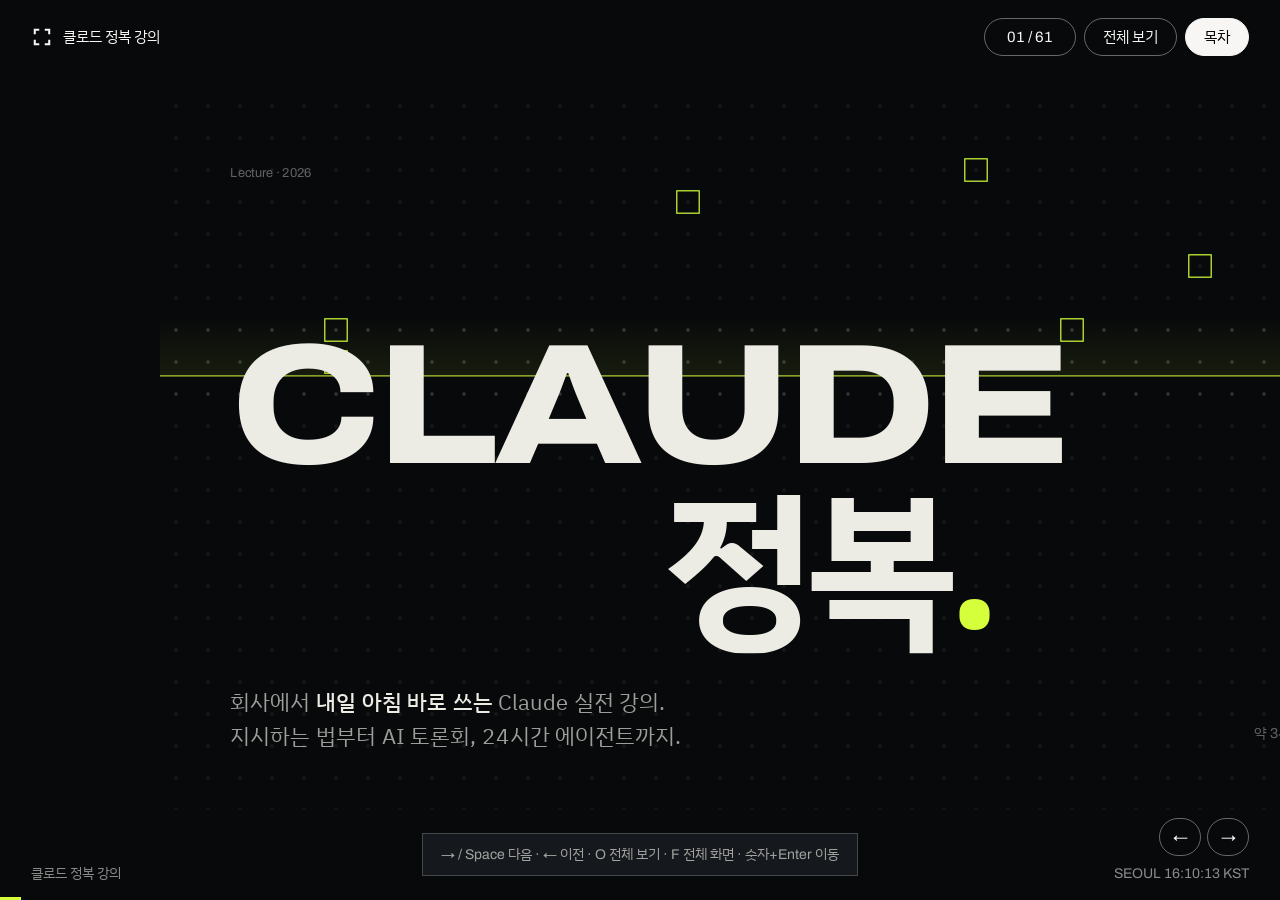
==== index.html @ f38d65fd "Claude 정복 강의 slide deck Co-Authored-By: Claude Opus 5.5 <noreply@anthropic.com> Claude-Session: http" ====
<!doctype html>
<html lang="ko">
<head>
  <meta charset="utf-8">
  <meta name="viewport" content="width=device-width, initial-scale=1">
  <title>클로드 정복 강의</title>
  <meta name="description" content="회사에서 바로 쓰는 Claude 실전 강의: 프롬프트, 스킬, Obsidian, AI 토론회, MCP·API, 24시간 에이전트.">
  <meta name="theme-color" content="#08090b">
  <link rel="icon" href="data:image/svg+xml,%3Csvg xmlns='http://www.w3.org/2000/svg' viewBox='0 0 32 32'%3E%3Crect width='32' height='32' rx='6' fill='%2308090b'/%3E%3Cpath d='M8 8h6v2H10v4H8zM24 8v6h-2v-4h-4V8zM8 24v-6h2v4h4v2zM24 24h-6v-2h4v-4h2z' fill='%23d4ff3a'/%3E%3C/svg%3E">
  <link rel="preconnect" href="https://fonts.googleapis.com">
  <link rel="preconnect" href="https://fonts.gstatic.com" crossorigin>
  <link href="https://fonts.googleapis.com/css2?family=Archivo:wdth,wght@62..125,300..900&family=IBM+Plex+Sans+KR:wght@300;400;500;600;700&family=IBM+Plex+Mono:wght@400;500&display=swap" rel="stylesheet">
  <link rel="stylesheet" href="css/deck.css">
</head>
<body data-theme="dark">

  <div class="loader" aria-hidden="true">
    <div class="loader__row">
      <span class="loader__word loader__word--l">CLAUDE</span>
      <div class="loader__tile"><i></i></div>
      <span class="loader__word loader__word--r">정복</span>
    </div>
  </div>

  <header class="nav">
    <a href="#1" class="nav__brand" aria-label="처음으로" data-go="s-cover">
      <svg viewBox="0 0 32 32" width="22" height="22" aria-hidden="true"><path d="M4 4h8v3H7v5H4zM28 4v8h-3V7h-5V4zM4 28v-8h3v5h5v3zM28 28h-8v-3h5v-5h3z" fill="currentColor"/></svg>
      <span>클로드 정복 강의</span>
    </a>
    <nav class="nav__links" aria-label="슬라이드">
      <span class="pill nav__count" data-count>01 / 61</span>
      <button type="button" class="pill" data-overview>전체 보기</button>
      <a class="pill is-accent" href="#3" data-go="s-toc">목차</a>
    </nav>
  </header>

  <div class="hud" aria-hidden="true">
    <span class="hud-bl" data-section></span>
    <span class="hud-br" data-clock>SEOUL 00:00:00 KST</span>
  </div>
  <div class="arrows">
    <button type="button" class="pill" data-prev aria-label="이전">←</button>
    <button type="button" class="pill" data-next aria-label="다음">→</button>
  </div>
  <div class="progress"></div>

  <main class="viewport">
  <div class="deck">

  <!-- ============ 표지 ============ -->
  <section class="slide hero" id="s-cover" data-title="표지" data-sec="클로드 정복 강의">
    <canvas class="hero__canvas" aria-hidden="true"></canvas>
    <div class="hero__hud" aria-hidden="true">
      <span class="tl">Lecture · 2026</span>
      <span class="tr"><span class="blink">●</span> Live session</span>
    </div>
    <h1 class="hero__title disp">
      <span class="hl"><span>CLAUDE</span></span>
      <span class="hl hl--2"><span class="k">정복<em>.</em></span></span>
    </h1>
    <p class="hero__sub rv">회사에서 <strong>내일 아침 바로 쓰는</strong> Claude 실전 강의.<br>지시하는 법부터 AI 토론회, 24시간 에이전트까지.</p>
    <div class="hero__meta rv">강사 김정준<br><span class="dim">약 3시간 · 실습 포함</span></div>
  </section>

  <!-- 오늘의 목표 -->
  <section class="slide statement" data-theme="paper" data-title="오늘의 목표" data-sec="오늘의 목표">
    <p class="tag mono-sq rv">000 — 오늘의 목표</p>
    <h2 class="h1 rv">강의가 끝나고 내일 아침,<br><em>내 업무 하나</em>를 Claude에게 맡겨 보는 것.</h2>
    <div class="statement__foot rv"><span>배우는 것 12가지 · 쓰는 것 1가지부터</span><span class="statement__dots"><i class="is-on"></i><i></i><i></i></span></div>
  </section>

  <!-- 목차 -->
  <section class="slide" id="s-toc" data-title="목차" data-sec="목차">
    <p class="tag mono-sq rv">목차 — 12 chapters</p>
    <ul class="toc rv">
      <li><a href="#" data-go="d1"><small>01</small>들어가며</a></li>
      <li><a href="#" data-go="d7"><small>07</small>토론회 실전 활용</a></li>
      <li><a href="#" data-go="d2"><small>02</small>지시하는 법</a></li>
      <li><a href="#" data-go="d8"><small>08</small>연결하기 MCP·API</a></li>
      <li><a href="#" data-go="d3"><small>03</small>스킬의 종류</a></li>
      <li><a href="#" data-go="d9"><small>09</small>24시간 에이전트</a></li>
      <li><a href="#" data-go="d4"><small>04</small>나만의 스킬</a></li>
      <li><a href="#" data-go="d10"><small>10</small>에이전트에게 직업</a></li>
      <li><a href="#" data-go="d5"><small>05</small>Obsidian + Claude</a></li>
      <li><a href="#" data-go="d11"><small>11</small>직접 해보기</a></li>
      <li><a href="#" data-go="d6"><small>06</small>AI 토론회</a></li>
      <li><a href="#" data-go="d12"><small>12</small>마치며</a></li>
    </ul>
  </section>

  <!-- ============ 01 들어가며 ============ -->
  <section class="slide divider" id="d1" data-title="01 들어가며" data-sec="01 들어가며">
    <div class="divider__rail"></div>
    <div class="divider__num">01</div>
    <p class="tag mono-sq rv">001 — 들어가며</p>
    <h2 class="divider__word disp rv">MEET<em>.</em></h2>
    <p class="divider__ko rv">Claude는 "아주 똑똑한 신입사원"</p>
    <p class="divider__q rv">검색창이 아니라 동료입니다. 잘 지시하면 잘 일합니다.</p>
  </section>

  <section class="slide" data-title="천재 신입사원 비유" data-sec="01 들어가며">
    <p class="tag mono-sq rv">001 — 비유</p>
    <h2 class="h2 rv">첫 출근한 <em>천재 신입사원</em>을 떠올려 보세요</h2>
    <table class="tbl rv">
      <thead><tr><th>신입사원</th><th>Claude도 똑같습니다</th></tr></thead>
      <tbody>
        <tr><td>머리는 아주 좋다</td><td class="dim2">수많은 책과 문서를 공부했다</td></tr>
        <tr><td>우리 회사 사정은 모른다</td><td class="dim2">우리 고객, 우리 양식, 우리 말투를 모른다</td></tr>
        <tr><td>지시가 애매하면 엉뚱한 걸 한다</td><td class="dim2">질문이 애매하면 답도 애매하다</td></tr>
        <tr><td>매뉴얼을 주면 금방 익힌다</td><td class="dim2">스킬(업무 매뉴얼)을 주면 매번 그대로 한다</td></tr>
        <tr class="hot"><td>가끔 아는 척을 한다</td><td>가끔 그럴듯한 거짓말(환각)을 한다 → 꼭 확인</td></tr>
      </tbody>
    </table>
  </section>

  <section class="slide" data-theme="paper" data-title="검색 vs Claude" data-sec="01 들어가며">
    <p class="tag mono-sq rv">001 — 무엇이 다른가</p>
    <h2 class="h2 rv">나는 실무자에서 <em>팀장</em>이 됩니다</h2>
    <div class="cols c2 rv">
      <div class="card"><span class="num">검색 (네이버·구글)</span><h3>"자료가 어디 있는지" 알려 준다</h3><p>읽고, 정리하고, 쓰는 건 전부 내 몫.</p></div>
      <div class="card is-hot"><span class="num">Claude</span><h3>자료를 읽고, 정리하고, 초안을 쓴다</h3><p>나는 검토하고 결정한다. Claude가 초안 → 내가 판단.</p></div>
    </div>
  </section>

  <section class="slide" data-title="세 가지 모델" data-sec="01 들어가며">
    <p class="tag mono-sq rv">001 — 모델 고르기</p>
    <h2 class="h2 rv">경차 · 세단 · SUV처럼, 용도별로 고릅니다</h2>
    <div class="cols c3 rv">
      <div class="card"><span class="num">신중한 수석 전문가</span><span class="big disp">Opus</span><p>어려운 분석, 중요한 보고서, 복잡한 판단</p></div>
      <div class="card is-hot"><span class="num accent">기본 추천 · 만능 실무자</span><span class="big disp accent">Sonnet</span><p>대부분의 일상 업무. 빠르고 꼼꼼하다</p></div>
      <div class="card"><span class="num">아주 빠른 막내</span><span class="big disp">Haiku</span><p>간단한 번역·분류·요약을 대량으로</p></div>
    </div>
    <p class="small rv" style="margin-top:28px">잘 모르겠으면 기본값 그대로 쓰세요. 웹 claude.ai · PC 앱 · 휴대폰 앱 모두 같은 계정입니다.</p>
  </section>

  <section class="slide" data-theme="paper" data-title="기억할 세 가지" data-sec="01 들어가며">
    <p class="tag mono-sq rv">001 — 오늘 꼭 기억할 것</p>
    <h2 class="h2 rv">세 가지만 기억하세요</h2>
    <ol class="list rv">
      <li class="frag">구체적으로 지시한다<span>누가 · 무엇을 · 왜 · 어떤 모양으로 (2장)</span></li>
      <li class="frag">반복하는 일은 매뉴얼(스킬)로 만든다<span>매번 설명하지 않기 (3~4장)</span></li>
      <li class="frag">AI의 답은 내가 최종 확인한다<span>숫자 · 날짜 · 법과 규정 · 사람 이름</span></li>
    </ol>
  </section>

  <!-- ============ 02 프롬프트 ============ -->
  <section class="slide divider" id="d2" data-title="02 지시하는 법" data-sec="02 지시하는 법">
    <div class="divider__rail"></div>
    <div class="divider__num">02</div>
    <p class="tag mono-sq rv">002 — 지시하는 법</p>
    <h2 class="divider__word disp rv">PROMPT<em>.</em></h2>
    <p class="divider__ko rv">프롬프트는 "업무 지시서"</p>
    <p class="divider__q rv">신입사원에게 말하듯, 누가 · 무엇을 · 왜 · 어떤 모양으로.</p>
  </section>

  <section class="slide" data-title="나쁜 지시 vs 좋은 지시" data-sec="02 지시하는 법">
    <p class="tag mono-sq rv">002 — 비교</p>
    <div class="cols rv" style="grid-template-columns: 1fr 2fr; align-items: start;">
      <div>
        <div class="code-label"><span class="bad">✕ 나쁜 지시</span></div>
        <pre class="code">보고서 써줘</pre>
        <p class="small" style="margin-top:18px">무슨 보고서? 누구에게? 몇 쪽?<br>→ "평균적인" 보고서를 짐작해서 씁니다.</p>
      </div>
      <div>
        <div class="code-label"><span class="good">✓ 좋은 지시</span><span>역목배형예금</span></div>
        <pre class="code"><span class="a">너는 우리 회사 영업팀 과장이야.</span>
다음 주 월요일 임원 회의에 올릴 "3분기 영업 실적 보고서"를 써줘.
- 읽는 사람: 숫자를 좋아하는 상무님 (첫 줄에 결론)
- 분량: A4 한 장
- 형식: 결론 → 핵심 숫자 3개 → 원인 → 다음 분기 계획
<span class="w">- 아래 자료만 쓰고, 자료에 없는 숫자는 만들지 마.
- 모르는 건 [확인 필요]라고 표시해.</span>
<span class="c">[자료 붙여넣기]</span></pre>
      </div>
    </div>
  </section>

  <section class="slide" data-theme="paper" data-title="역목배형예금" data-sec="02 지시하는 법">
    <p class="tag mono-sq rv">002 — 좋은 지시의 6가지 재료</p>
    <h2 class="h2 rv">외우기: <em>역 · 목 · 배 · 형 · 예 · 금</em> <span class="small">넣을수록 이자(품질)가 붙는 예금</span></h2>
    <div class="cols c6 tiles rv">
      <div class="card frag"><span class="big">역</span><h3>역할</h3><p>"10년 차 인사 담당자처럼"</p></div>
      <div class="card frag"><span class="big">목</span><h3>목적</h3><p>무엇을, 왜</p></div>
      <div class="card frag"><span class="big">배</span><h3>배경</h3><p>"제조업, 직원 80명, 교대 근무"</p></div>
      <div class="card frag"><span class="big">형</span><h3>형식</h3><p>표로, 3줄로, A4 한 장, 존댓말</p></div>
      <div class="card frag"><span class="big">예</span><h3>예시</h3><p>"작년 메일 말투로"</p></div>
      <div class="card frag is-hot"><span class="big">금</span><h3>금지</h3><p>"추측 금지, 전문용어 금지"</p></div>
    </div>
  </section>

  <section class="slide" data-title="실전 요령 7가지" data-sec="02 지시하는 법">
    <p class="tag mono-sq rv">002 — 실전 요령</p>
    <div class="cols c2 rv" style="gap:0 64px">
      <ol class="list">
        <li>결론부터 말해 달라고 하기</li>
        <li>자료를 같이 주기<span>파일 · 엑셀 · PDF · 사진 첨부</span></li>
        <li>한 번에 끝내려 하지 않기<span>"더 짧게", "더 공손하게"</span></li>
        <li>모르면 모른다고 하게 시키기</li>
      </ol>
      <ol class="list" start="5" style="counter-reset: li 4">
        <li>출처를 요구하기</li>
        <li>먼저 질문하게 하기<span>"시작 전에 질문 3개 먼저"</span></li>
        <li>잘 된 지시문은 저장하기<span>→ 그게 곧 스킬이 됩니다</span></li>
      </ol>
    </div>
  </section>

  <section class="slide" data-theme="paper" data-title="피해야 할 것" data-sec="02 지시하는 법">
    <p class="tag mono-sq rv">002 — 피해야 할 것</p>
    <table class="tbl rv">
      <thead><tr><th>피할 것</th><th>왜?</th><th>대신 이렇게</th></tr></thead>
      <tbody>
        <tr><td>"알아서 잘"</td><td class="dim2">기준이 없음</td><td>"임원용, 1쪽"</td></tr>
        <tr><td>한 번에 열 가지 부탁</td><td class="dim2">뒤로 갈수록 대충</td><td>1~2개씩 나눠서</td></tr>
        <tr><td>"절대!!! 무조건!!!"</td><td class="dim2">융통성이 사라짐</td><td>차분하게 이유 설명</td></tr>
        <tr><td>이유 없는 금지</td><td class="dim2">비슷한 실수 반복</td><td>"고객이 읽으니 은어 금지"</td></tr>
        <tr><td>답을 그대로 제출</td><td class="dim2">환각·오타·사정 차이</td><td>숫자·이름·날짜 확인</td></tr>
        <tr><td>민감 정보 그대로 입력</td><td class="dim2">보안 사고</td><td>"고객A", 회사 정책 확인</td></tr>
      </tbody>
    </table>
  </section>

  <section class="slide" data-title="마법의 문장" data-sec="02 지시하는 법">
    <p class="tag mono-sq rv">002 — 바로 써먹는 문장</p>
    <h2 class="h2 rv">오늘부터 복사해서 쓰세요</h2>
    <div class="cols c2 rv">
      <div class="card frag"><p>"시작하기 전에 궁금한 걸 <b>먼저 물어봐</b>."</p></div>
      <div class="card frag is-hot"><p>"자료에 없는 내용은 지어내지 말고 <b>[확인 필요]</b>라고 써."</p></div>
      <div class="card frag"><p>"중학생도 이해하게 <b>쉬운 말로</b> 다시 써줘."</p></div>
      <div class="card frag"><p>"이 답의 <b>약점 3가지</b>를 스스로 비판해 줘."</p></div>
      <div class="card frag"><p>"<b>표로</b> 정리해 줘."</p></div>
      <div class="card frag"><p>"<b>정중한 버전, 단호한 버전</b> 두 개 써줘."</p></div>
    </div>
  </section>

  <!-- ============ 03 스킬 종류 ============ -->
  <section class="slide divider" id="d3" data-title="03 스킬의 종류" data-sec="03 스킬의 종류">
    <div class="divider__rail"></div>
    <div class="divider__num">03</div>
    <p class="tag mono-sq rv">003 — 스킬의 종류</p>
    <h2 class="divider__word disp rv">SKILLS<em>.</em></h2>
    <p class="divider__ko rv">스킬은 "레시피 카드"</p>
    <p class="divider__q rv">한 번 만들어 두면 매번 설명 없이 같은 품질로 일합니다.</p>
  </section>

  <section class="slide" data-theme="paper" data-title="레시피 카드 비유" data-sec="03 스킬의 종류">
    <p class="tag mono-sq rv">003 — 비유</p>
    <h2 class="h2 rv">주방 벽에 붙은 <em>레시피 카드</em></h2>
    <div class="cols c2 rv">
      <div class="card"><span class="num">프롬프트</span><h3>매번 말로 설명하는 주문</h3><p>오늘도, 내일도, 같은 설명을 반복.</p></div>
      <div class="card is-hot"><span class="num">스킬</span><h3>벽에 붙여 둔 레시피 카드</h3><p>그 메뉴가 들어오면 주방장이 알아서 꺼내 봅니다.</p></div>
    </div>
    <p class="lede rv" style="margin-top:36px">평소에는 <strong>제목과 한 줄 설명</strong>만 기억하다가, 관련된 일이 오면 그때 <strong>카드 전체를 꺼내 읽습니다.</strong> 그래서 여러 개를 넣어 둬도 괜찮습니다.</p>
  </section>

  <section class="slide" data-title="스킬의 종류" data-sec="03 스킬의 종류">
    <p class="tag mono-sq rv">003 — 누가 만들었나 · 무엇을 하나</p>
    <div class="cols c3 rv" style="margin-bottom:28px">
      <div class="card"><span class="num accent">① 기본 스킬</span><h3>Anthropic이 넣어 둔 것</h3><p>워드 · 엑셀 · 파워포인트 · PDF 만들기</p></div>
      <div class="card is-hot"><span class="num accent">② 내 스킬</span><h3>내가 만든 것</h3><p>"우리 팀 주간보고 양식"</p></div>
      <div class="card"><span class="num accent">③ 회사 스킬</span><h3>관리자가 배포한 것</h3><p>"브랜드 가이드", "보안 체크리스트"</p></div>
    </div>
    <div class="cols c5 rv">
      <div class="card"><h3>📄 문서 제작형</h3><p>견적서, 품의서, 회의록</p></div>
      <div class="card"><h3>🎨 양식·브랜드형</h3><p>로고 색, 응대 말투</p></div>
      <div class="card"><h3>🔁 업무 절차형</h3><p>클레임 접수 → 분류 → 답변</p></div>
      <div class="card"><h3>🔍 조사·검증형</h3><p>경쟁사 가격, 숫자 이중 확인</p></div>
      <div class="card"><h3>🔌 연결형</h3><p>메일 읽고 → 일정 등록</p></div>
    </div>
  </section>

  <section class="slide" data-theme="paper" data-title="헷갈리는 친구들" data-sec="03 스킬의 종류">
    <p class="tag mono-sq rv">003 — 헷갈리는 친구들</p>
    <table class="tbl rv">
      <thead><tr><th>이름</th><th>비유</th><th>언제 쓰나</th></tr></thead>
      <tbody>
        <tr><td>프롬프트</td><td class="dim2">그때그때 하는 말</td><td>한 번 하고 끝나는 일</td></tr>
        <tr><td>프로젝트</td><td class="dim2">업무별 서류철</td><td>한 주제로 계속 대화할 때</td></tr>
        <tr><td>스킬</td><td class="dim2">레시피 카드</td><td><b>같은 일을 반복할 때</b></td></tr>
        <tr><td>커넥터 (MCP)</td><td class="dim2">콘센트 · USB</td><td>다른 프로그램에 손을 뻗을 때</td></tr>
        <tr><td>에이전트</td><td class="dim2">일을 맡긴 직원</td><td>여러 단계를 스스로 처리할 때</td></tr>
      </tbody>
    </table>
    <p class="small rv" style="margin-top:24px">💡 "이거 지난주에도 똑같이 설명했는데…" → 그게 스킬 후보입니다.</p>
  </section>

  <!-- ============ 04 스킬 만들기 ============ -->
  <section class="slide divider" id="d4" data-title="04 나만의 스킬 만들기" data-sec="04 나만의 스킬">
    <div class="divider__rail"></div>
    <div class="divider__num">04</div>
    <p class="tag mono-sq rv">004 — 나만의 스킬 만들기</p>
    <h2 class="divider__word disp rv">CRAFT<em>.</em></h2>
    <p class="divider__ko rv">"방금 한 일을 스킬로 만들어 줘"</p>
    <p class="divider__q rv">가장 쉬운 방법은 말로 부탁하는 것. 직접 만들 땐 파일 하나면 충분합니다.</p>
  </section>

  <section class="slide" data-title="말로 만들기" data-sec="04 나만의 스킬">
    <p class="tag mono-sq rv">004 — 방법 ① 말로 만들기 (추천 · 5분)</p>
    <div class="cols c2 rv" style="align-items:start; gap:56px">
      <ol class="list">
        <li class="frag">평소처럼 일을 한 번 끝까지 해 본다<span>예: 주간보고 작성</span></li>
        <li class="frag">결과가 마음에 들면 "스킬로 만들어 줘"</li>
        <li class="frag">보여 준 내용을 읽고, 고칠 점을 말하고, 저장</li>
        <li class="frag">새 대화에서 "주간보고 써줘"로 테스트</li>
      </ol>
      <div>
        <div class="code-label"><span>이렇게 말하세요</span></div>
        <pre class="code">방금 우리가 주간보고 만든 과정을
<span class="a">스킬로 만들어 줘.</span>
다음부터는 내가 "주간보고 써줘"라고만 해도
같은 양식, 같은 말투, 같은 순서로
쓰게 해 줘.</pre>
      </div>
    </div>
  </section>

  <section class="slide" data-theme="paper" data-title="SKILL.md 구조" data-sec="04 나만의 스킬">
    <p class="tag mono-sq rv">004 — 방법 ② 직접 만들기</p>
    <div class="cols rv" style="grid-template-columns: 1fr 1.6fr; gap:48px; align-items:start">
      <div>
        <h2 class="h2" style="font-size:48px">폴더 하나 +<br>설명서 하나</h2>
        <pre class="code" style="font-size:20px">weekly-report/
├── <span class="a">SKILL.md</span>   ← 필수
└── 예시_보고서.md ← 선택</pre>
        <p class="small" style="margin-top:20px">폴더째 zip → 설정 → 기능 → 스킬에서 업로드<br>(유료 요금제 · 코드 실행 켜기 필요)</p>
      </div>
      <pre class="code" style="font-size:19px"><span class="c">---</span>
<span class="a">name:</span> weekly-report
<span class="a">description:</span> 사용자가 주간보고, 주간 업무 보고,
  금주 실적 정리를 요청할 때 사용. 우리 팀 양식으로 A4 한 장.
<span class="c">---</span>
# 주간 업무 보고 작성법
## 순서
1. 이번 주 한 일, 다음 주 할 일, 문제점을 받는다. 빠지면 먼저 묻는다.
## 양식
- 제목: [팀명] 주간 업무 보고 (MM/DD ~ MM/DD)
- 1. 핵심 성과 (최대 3개, 숫자 포함)  2. 진행 중인 일 (표)
- 3. 문제와 도움 요청  4. 다음 주 계획
## 규칙
- 첫 줄에 한 문장 요약 <span class="c">(팀장님이 첫 줄만 읽으시니까)</span>
- 사용자가 주지 않은 숫자는 [확인 필요]</pre>
    </div>
  </section>

  <section class="slide" data-title="description이 핵심" data-sec="04 나만의 스킬">
    <p class="tag mono-sq rv">004 — 가장 중요한 한 줄</p>
    <h2 class="h2 rv">Claude는 <em>description</em>만 보고 꺼낼지 정합니다</h2>
    <div class="cols c2 rv">
      <div class="card"><span class="num bad">✕ 나쁜 description</span><h3>"보고서 스킬"</h3><p>언제 쓰는지도, 무엇을 하는지도 없음.</p></div>
      <div class="card is-hot"><span class="num good">✓ 좋은 description</span><h3 style="font-size:28px">"사용자가 주간보고, 주간 업무 보고, 금주 실적 정리를 요청할 때 사용. 우리 팀 양식으로 A4 한 장 보고서를 쓴다."</h3></div>
    </div>
    <p class="lede rv" style="margin-top:32px"><strong>언제 쓰는지 + 무엇을 하는지</strong>를, 사람들이 실제로 쓰는 단어로.</p>
  </section>

  <section class="slide" data-theme="paper" data-title="좋은 스킬 5조건" data-sec="04 나만의 스킬">
    <p class="tag mono-sq rv">004 — 좋은 스킬의 5가지 조건</p>
    <ol class="list rv">
      <li>한 스킬 = 한 가지 일<span>보고서 + 메일 + 회의록을 한 스킬에 넣지 않기</span></li>
      <li>순서는 번호로<span>신입사원이 따라 할 수 있게</span></li>
      <li>이유를 붙이기<span>"첫 줄 요약 (팀장님이 첫 줄만 읽으시니까)"</span></li>
      <li>잘 된 예시 한 개<span>설명 열 줄보다 낫다</span></li>
      <li>써 보고 고치기<span>이상하게 나온 부분을 한 줄씩 추가</span></li>
    </ol>
  </section>

  <!-- ============ 05 Obsidian ============ -->
  <section class="slide divider" id="d5" data-title="05 Obsidian + Claude" data-sec="05 Obsidian">
    <div class="divider__rail"></div>
    <div class="divider__num">05</div>
    <p class="tag mono-sq rv">005 — Obsidian + Claude</p>
    <h2 class="divider__word disp rv">MEMORY<em>.</em></h2>
    <p class="divider__ko rv">기억은 Claude 머리가 아니라 내 노트에</p>
    <p class="divider__q rv">Obsidian은 내 컴퓨터 안의 업무 노트 서랍입니다.</p>
  </section>

  <section class="slide" data-theme="paper" data-title="인수인계 노트" data-sec="05 Obsidian">
    <p class="tag mono-sq rv">005 — 왜 필요한가</p>
    <h2 class="h2 rv">교대 근무의 <em>인수인계 노트</em>처럼</h2>
    <div class="cols c3 rv">
      <div class="card"><span class="num">문제</span><h3>매번 처음부터 설명</h3><p>대화가 끝나면 다음 대화에서 자세히 기억하지 못하는 경우가 많다.</p></div>
      <div class="card"><span class="num">해결</span><h3>기억을 파일에 저장</h3><p>Claude가 일을 시작할 때 노트를 읽고, 끝나면 노트에 기록.</p></div>
      <div class="card is-hot"><span class="num">Obsidian</span><h3>무료 · 내 컴퓨터 · [[링크]]</h3><p>메모가 내 폴더에 일반 텍스트(.md)로 저장. 이 폴더 = 볼트(금고).</p></div>
    </div>
  </section>

  <section class="slide" data-title="연결 3단계" data-sec="05 Obsidian">
    <p class="tag mono-sq rv">005 — 연결하는 법</p>
    <div class="cols c3 rv">
      <div class="card frag"><span class="big disp accent">1</span><h3>Obsidian 설치 → 볼트 만들기</h3><p>obsidian.md · 예) 바탕화면/업무노트</p></div>
      <div class="card frag"><span class="big disp accent">2</span><h3>Claude 데스크톱 앱에 폴더 연결</h3><p>폴더를 허용하면 안의 파일을 읽고 쓸 수 있다</p></div>
      <div class="card frag is-hot"><span class="big disp accent">3</span><h3>맨 위에 CLAUDE.md 만들기</h3><p>이 볼트에서 지킬 규칙 노트</p></div>
    </div>
    <p class="small rv" style="margin-top:28px">💡 오늘 이 강의 자료도 강사의 Obsidian 볼트 안에서 Claude와 함께 만들었습니다.</p>
  </section>

  <section class="slide" data-theme="paper" data-title="CLAUDE.md 예시" data-sec="05 Obsidian">
    <p class="tag mono-sq rv">005 — CLAUDE.md 예시</p>
    <div class="cols rv" style="grid-template-columns: 1.5fr 1fr; gap:48px; align-items:start">
      <pre class="code" style="font-size:21px"># 이 볼트에서 일하는 규칙
<span class="a">## 폴더</span>
- 00 받은편지함/ : 정리 안 된 메모
- 10 고객/ : 고객사별 노트 (파일명: 고객 - 회사명)
- 20 회의록/ : 파일명 "YYYY-MM-DD 회의명"
- 90 양식/ : 보고서, 회의록 양식
<span class="a">## 규칙</span>
- 회의록은 결정 사항과 할 일(담당·마감)을 맨 위에
- 고객 이름이 나오면 [[고객 - 회사명]] 링크
- 숫자는 원본 자료에 있는 것만
- 새 노트는 맨 위에 날짜</pre>
      <div>
        <h2 class="h2" style="font-size:46px">사무실 벽의<br><em>규칙 게시판</em></h2>
        <p class="lede" style="font-size:26px">Claude는 이 볼트에서 일할 때마다 이 규칙을 먼저 읽습니다.</p>
      </div>
    </div>
  </section>

  <section class="slide" data-title="이렇게 시켜 보세요" data-sec="05 Obsidian">
    <p class="tag mono-sq rv">005 — 이렇게 시켜 보세요</p>
    <div class="cols c2 rv">
      <div class="card"><p>"<b>00 받은편지함</b> 메모를 읽고 알맞은 폴더로 옮기고 제목을 규칙대로 바꿔줘."</p></div>
      <div class="card"><p>"오늘 회의 녹취록이야. <b>회의록 양식</b>으로 정리해서 저장해줘."</p></div>
      <div class="card is-hot"><p>"지난 3개월 회의록에서 <b>A사 관련 결정만</b> 모아서 표로 만들어줘."</p></div>
      <div class="card"><p>"<b>B사 노트</b>를 읽고, 다음 주 미팅 전에 확인할 질문 5개 뽑아줘."</p></div>
    </div>
    <p class="small rv" style="margin-top:26px">⚠️ 고치거나 옮기기 전에 "계획부터 보여줘" · 중요한 볼트는 백업 · 기밀은 회사 정책대로</p>
  </section>

  <!-- 쉬는 시간 -->
  <section class="slide" data-theme="lime" data-title="쉬는 시간" data-sec="쉬는 시간">
    <div data-timer="10">
      <p class="tag mono-sq">쉬는 시간 — Break</p>
      <div class="timer">10:00</div>
      <p class="lede" style="color:rgba(17,18,16,.7); margin-top:20px">다음: AI 10명이 회의하는 <b>AI 토론회</b></p>
      <div class="timer-ctrl"><button type="button" class="pill" data-start>시작 / 멈춤</button><button type="button" class="pill" data-reset>처음으로</button></div>
    </div>
  </section>

  <!-- ============ 06 토론회 ============ -->
  <section class="slide divider" id="d6" data-title="06 AI 토론회" data-sec="06 AI 토론회">
    <div class="divider__rail"></div>
    <div class="divider__num">06</div>
    <p class="tag mono-sq rv">006 — AI 토론회</p>
    <h2 class="divider__word disp rv">DEBATE<em>.</em></h2>
    <p class="divider__ko rv">에이전트 10명이 토론하고, 심사위원이 고른다</p>
    <p class="divider__q rv">중요한 결정은 AI 한 명에게 묻지 마세요. 단, 출처 없는 주장은 기록에 남지 않습니다.</p>
  </section>

  <section class="slide" data-theme="paper" data-title="오디션 프로그램 비유" data-sec="06 AI 토론회">
    <p class="tag mono-sq rv">006 — 비유</p>
    <h2 class="h2 rv">TV <em>오디션 프로그램</em>과 똑같습니다</h2>
    <table class="tbl rv">
      <thead><tr><th>오디션</th><th>AI 토론회</th></tr></thead>
      <tbody>
        <tr><td>참가자 10명 이상, 같은 미션</td><td class="dim2">에이전트 10명 이상, 똑같은 과제</td></tr>
        <tr><td>같은 노래도 각자 다르게 편곡</td><td class="dim2">같은 과제도 각자 다른 해결법</td></tr>
        <tr><td>심사위원 3명이 각자 점수</td><td class="dim2">심사위원 3명이 각자 최고 1명 + 이유</td></tr>
        <tr><td>심사위원장이 최종 발표</td><td class="dim2">슈퍼 심사위원이 최종 1개 선택</td></tr>
        <tr><td>립싱크하면 탈락</td><td><b>출처 없이 지어낸 주장은 탈락</b></td></tr>
      </tbody>
    </table>
  </section>

  <section class="slide tribunal" data-theme="paper" data-title="토론회 흐름 (인터랙티브)" data-sec="06 AI 토론회">
    <canvas class="tribunal__cv" aria-label="사용자, 슈퍼 심사위원, 에이전트 10명, 심사위원 3명의 토론 흐름도. 에이전트를 클릭하면 발언합니다."></canvas>
    <div class="tribunal__text">
      <p class="tag mono-sq">006 — 전체 흐름 · → 키로 한 단계씩</p>
      <ol class="tribunal__steps">
        <li class="frag" data-n="01"><b>규칙은 오직 내 말에서.</b> 과제와 판단 기준을 슈퍼 심사위원에게.</li>
        <li class="frag" data-n="02"><b>똑같은 과제를 10명에게.</b> 단, 해법은 한 명당 하나씩 모두 다르게.</li>
        <li class="frag" data-n="03"><b>근거로 토론.</b> 출처 없는 주장은 기록에서 삭제.</li>
        <li class="frag" data-n="04"><b>심사위원 3명이 전부 듣는다.</b> 서로 상의하지 않는다.</li>
        <li class="frag" data-n="05"><b>각자 최고 1명 + 이유</b>를 슈퍼 심사위원에게 보고.</li>
        <li class="frag" data-n="06"><b>최종 1개.</b> 내가 준 기준 그대로 적용.</li>
      </ol>
      <p class="tribunal__hint">에이전트를 클릭하면 발언합니다</p>
    </div>
  </section>

  <section class="slide" data-title="역할 4가지" data-sec="06 AI 토론회">
    <p class="tag mono-sq rv">006 — 역할 4가지</p>
    <div class="cols c4 rv">
      <div class="card"><span class="num accent">① 나</span><h3>과제 + 판단 기준</h3><p>"비용 30%, 속도 30%, 위험 40%". AI가 기준을 바꾸면 안 된다.</p></div>
      <div class="card is-hot"><span class="num accent">② 슈퍼 심사위원</span><h3>배분 · 최종 선택</h3><p>과제를 한 글자도 바꾸지 않고 똑같이 전달. 관점은 겹치지 않게 배정. 마지막에 단 하나.</p></div>
      <div class="card"><span class="num accent">③ 에이전트 10명+</span><h3>같은 과제, 다른 해법</h3><p>모든 주장에 최신 자료와 출처·날짜. 다른 안을 근거로 반박.</p></div>
      <div class="card"><span class="num accent">④ 심사위원 3명</span><h3>독립 심사</h3><p>상의 금지. 각자 1명 선택 + 기준별 이유. 출처 불량은 감점.</p></div>
    </div>
  </section>

  <section class="slide" data-theme="paper" data-title="라운드 진행" data-sec="06 AI 토론회">
    <p class="tag mono-sq rv">006 — 진행 순서</p>
    <table class="tbl rv">
      <thead><tr><th>라운드</th><th>무엇을</th><th>규칙</th></tr></thead>
      <tbody>
        <tr class="frag"><td>0 · 배분</td><td>똑같은 과제 + 서로 다른 관점</td><td class="dim2">과제 문장 변경 금지</td></tr>
        <tr class="frag"><td>1 · 제안</td><td>각자 조사 후 해결안</td><td class="dim2">주장마다 [출처, 날짜]</td></tr>
        <tr class="frag"><td>2 · 반박</td><td>다른 안의 약점 지적</td><td class="dim2">반박도 근거 필수</td></tr>
        <tr class="frag"><td>3 · 최종 변론</td><td>반박을 반영한 수정안</td><td class="dim2">근거 없는 주장 삭제</td></tr>
        <tr class="frag"><td>4 · 심사</td><td>심사위원 3명이 각자 1명</td><td class="dim2">서로 상의 금지</td></tr>
        <tr class="frag"><td>5 · 최종 판정</td><td>슈퍼 심사위원이 1개 + 실행 계획</td><td class="dim2">내 기준 그대로</td></tr>
      </tbody>
    </table>
  </section>

  <section class="slide statement" data-theme="paper" data-title="환각 방지" data-sec="06 AI 토론회">
    <p class="tag mono-sq rv">006 — 거짓말을 막는 장치</p>
    <h2 class="h1 rv">출처 없는 주장은<br><em>기록에 남지 않습니다.</em></h2>
    <div class="cols c5 rv" style="margin-top:48px; gap:16px">
      <div class="card"><p>① 출처 없으면 삭제</p></div>
      <div class="card"><p>② 자료 날짜 표기</p></div>
      <div class="card"><p>③ 숫자는 원문 그대로</p></div>
      <div class="card"><p>④ 심사위원 교차 확인</p></div>
      <div class="card is-hot"><p>⑤ 핵심 근거 3개는 내가 클릭해서 확인</p></div>
    </div>
    <p class="small rv" style="margin-top:22px">솔직한 한계: 실수를 크게 줄이지만 0은 아닙니다. 시간·사용량이 많이 드니 <b>중요한 결정에만</b>.</p>
  </section>

  <section class="slide" data-title="어디서 돌리나" data-sec="06 AI 토론회">
    <p class="tag mono-sq rv">006 — 어디서 돌리나</p>
    <div class="cols c2 rv">
      <div class="card is-hot"><span class="num accent">정식판 ★★★</span><h3>Claude Code · 하위 에이전트 지원 환경</h3><p>에이전트를 실제로 따로따로 띄워 동시에 진행. 진짜 독립 토론.</p></div>
      <div class="card"><span class="num">간이판 ★★</span><h3>일반 Claude 대화창</h3><p>Claude 한 명이 역할을 바꿔 가며 진행. 연습과 간단한 결정용.</p></div>
    </div>
    <p class="lede rv" style="margin-top:32px">복사해서 쓰는 <strong>슈퍼 심사위원 프롬프트</strong>는 배포 자료 <strong>부록 A-4</strong>에 있습니다. 스킬로 저장하면 "토론회 열어줘" 한마디로 시작.</p>
  </section>

  <!-- ============ 07 실전 ============ -->
  <section class="slide divider" id="d7" data-title="07 토론회 실전 활용" data-sec="07 토론회 실전">
    <div class="divider__rail"></div>
    <div class="divider__num">07</div>
    <p class="tag mono-sq rv">007 — 토론회 실전 활용</p>
    <h2 class="divider__word disp rv">DECIDE<em>.</em></h2>
    <p class="divider__ko rv">정답이 하나가 아니고, 틀리면 손해가 큰 결정에</p>
    <p class="divider__q rv">과제를 분명히, 판단 기준은 숫자로.</p>
  </section>

  <section class="slide" data-theme="paper" data-title="언제 쓰나" data-sec="07 토론회 실전">
    <p class="tag mono-sq rv">007 — 언제 쓰고, 언제 쓰지 말까</p>
    <div class="cols c2 rv">
      <div class="card is-hot"><span class="num">✓ 토론회가 어울리는 일</span><p style="font-size:28px; line-height:1.8">신제품 가격 정하기<br>협력업체 선정<br>원가 절감 방안<br>신규 시장 진출 국가<br>업무 프로세스 재설계</p></div>
      <div class="card"><span class="num">✕ 한 번 물어보면 되는 일</span><p style="font-size:28px; line-height:1.8">메일 문장 다듬기<br>회의록 요약<br>엑셀 함수 묻기<br>번역<br>정해진 양식 채우기</p></div>
    </div>
  </section>

  <section class="slide" data-title="과제 쓰는 법" data-sec="07 토론회 실전">
    <p class="tag mono-sq rv">007 — 과제 + 사정 + 기준 + 결과물</p>
    <pre class="code rv" style="font-size:24px; line-height:1.75"><span class="a">[과제]</span>   내년 원자재(알루미늄) 가격 상승에 어떻게 대응할지 정하고 싶다.
<span class="a">[사정]</span>   경기도 화성의 자동차 부품 제조사, 직원 120명,
         알루미늄이 원가의 40%, 주요 고객은 1차 협력사 3곳.
<span class="a">[기준]</span>   1) 6개월 안에 실행 가능 35%   2) 원가 절감 효과 35%
         3) 고객 관계 위험이 낮을 것 30%
<span class="a">[결과물]</span> 최종안 1개 + 월별 실행 일정 + 핵심 근거 3개(출처 링크)</pre>
    <p class="small rv" style="margin-top:22px">기준에 % 를 붙이면 심사위원 판단이 일관됩니다. (예시 회사는 가상입니다)</p>
  </section>

  <section class="slide" data-theme="paper" data-title="관점 배정 10" data-sec="07 토론회 실전">
    <p class="tag mono-sq rv">007 — 같은 과제, 10개의 렌즈</p>
    <div class="cols c5 rv" style="gap:14px">
      <div class="card"><span class="num">A1</span><h3>장기 고정가 계약</h3></div>
      <div class="card"><span class="num">A2</span><h3>선물·헤지</h3></div>
      <div class="card"><span class="num">A3</span><h3>소재 대체</h3></div>
      <div class="card"><span class="num">A4</span><h3>설계 경량화</h3></div>
      <div class="card"><span class="num">A5</span><h3>원자재 연동 단가</h3></div>
      <div class="card"><span class="num">A6</span><h3>공급처 다변화</h3></div>
      <div class="card"><span class="num">A7</span><h3>재생 알루미늄</h3></div>
      <div class="card"><span class="num">A8</span><h3>불량·로스 줄이기</h3></div>
      <div class="card"><span class="num">A9</span><h3>정부 지원 활용</h3></div>
      <div class="card is-hot"><span class="num">A10 · 반대 측</span><h3>현상 유지</h3></div>
    </div>
    <p class="lede rv" style="margin-top:32px"><strong>"반대 측"을 꼭 넣으세요.</strong> 모두가 "바꾸자"고 할 때, 안 바꿔도 되는 이유를 말하는 에이전트가 있어야 위험이 보입니다.</p>
  </section>

  <section class="slide" data-title="보고 형식" data-sec="07 토론회 실전">
    <p class="tag mono-sq rv">007 — 결과물은 이렇게 받으세요</p>
    <div class="cols rv" style="grid-template-columns: 1.5fr 1fr; gap:48px; align-items:center">
      <pre class="code" style="font-size:21px">■ 최종 결정: A5 원자재 연동 단가 + A6 일부 병행
■ 심사위원 1: A5 (이유 · 근거 [출처])
■ 심사위원 2: A4 (이유 · 근거)
■ 심사위원 3: A5 (이유 · 근거)
<span class="w">■ 탈락: A2의 "○○% 절감" → 출처 없음으로 삭제</span>
■ 실행 일정: 11월 고객사 협의 → 12월 계약 반영 → …
<span class="a">■ 내가 직접 확인할 근거 3개: [링크1] [링크2] [링크3]</span></pre>
      <div>
        <h2 class="h2" style="font-size:44px">"AI가 정했다"가 아니라</h2>
        <p class="lede">"<strong>10가지 대안을 근거와 함께 비교 검토했다</strong>"가 됩니다. 결정은 사람이 합니다.</p>
      </div>
    </div>
  </section>

  <!-- ============ 08 MCP·API ============ -->
  <section class="slide divider" id="d8" data-title="08 연결하기 MCP·API" data-sec="08 MCP · API">
    <div class="divider__rail"></div>
    <div class="divider__num">08</div>
    <p class="tag mono-sq rv">008 — 연결하기</p>
    <h2 class="divider__word disp rv">CONNECT<em>.</em></h2>
    <p class="divider__ko rv">콘센트(MCP)와 전화선(API)</p>
    <p class="divider__q rv">Claude에게 다른 프로그램을 만질 손을 달아 줍니다.</p>
  </section>

  <section class="slide" data-theme="paper" data-title="콘센트 vs 전화선" data-sec="08 MCP · API">
    <p class="tag mono-sq rv">008 — 비유</p>
    <div class="cols c2 rv">
      <div class="card is-hot"><span class="big">🔌</span><h3>커넥터 (MCP) = 만능 콘센트</h3><p>일반 직원용 · 코딩 없이 클릭 몇 번. MCP는 AI와 프로그램을 잇는 <b>표준 콘센트 규격</b>. 규격만 맞으면 어떤 프로그램이든 꽂힌다.</p></div>
      <div class="card"><span class="big">☎️</span><h3>API = Claude 두뇌로 연결된 전화선</h3><p>개발자용 · 우리 회사 프로그램이 Claude에게 직접 질문하고 답을 받는다. 챗봇, 자동 분류 프로그램 등.</p></div>
    </div>
  </section>

  <section class="slide" data-title="커넥터 연결" data-sec="08 MCP · API">
    <p class="tag mono-sq rv">008 — 커넥터로 할 수 있는 일</p>
    <div class="cols rv" style="grid-template-columns: 1.3fr 1fr; gap:48px; align-items:start">
      <div class="cols c2" style="gap:16px">
        <div class="card"><h3>📧 Gmail</h3><p>"답장 안 한 거래처 메일만 모아서 답장 초안"</p></div>
        <div class="card"><h3>📅 캘린더</h3><p>"다음 주 화요일 오후 빈 시간 찾아줘"</p></div>
        <div class="card"><h3>📁 Drive · Notion</h3><p>"작년 제안서 찾아서 올해 초안"</p></div>
        <div class="card"><h3>💬 Slack 등</h3><p>"오늘 영업팀 채널 요약"</p></div>
      </div>
      <ol class="list">
        <li>설정 → 커넥터(Connectors)</li>
        <li>서비스 찾아서 연결(Connect)</li>
        <li>로그인 · 권한 확인 · 허용</li>
        <li>대화창에서 말로 시키기</li>
      </ol>
    </div>
    <p class="small rv" style="margin-top:24px">🔒 되돌릴 수 없는 일(메일 발송, 일정 삭제)은 "보내기 전에 보여줘" · 회사 계정은 IT팀 허용 범위 안에서 · 사내 시스템은 개발팀이 MCP 서버를 만들면 연결 가능</p>
  </section>

  <section class="slide" data-theme="paper" data-title="API 시작하기" data-sec="08 MCP · API">
    <p class="tag mono-sq rv">008 — API (개발자에게 전달)</p>
    <div class="cols rv" style="grid-template-columns: 1fr 1.4fr; gap:48px; align-items:start">
      <ol class="list">
        <li>platform.claude.com 가입<span>API 키 발급 (비밀번호처럼 보관)</span></li>
        <li>쓴 만큼 요금<span>claude.ai 구독과 별도</span></li>
        <li>몇 줄이면 연결</li>
      </ol>
      <pre class="code" style="font-size:20px">import anthropic

client = anthropic.Anthropic()  <span class="c"># 키는 환경변수에</span>

answer = client.messages.create(
    model=<span class="a">"claude-sonnet-5-5"</span>,
    max_tokens=1000,
    messages=[{"role": "user",
      "content": "이 문의를 배송/환불/기타로 분류해줘: ..."}],
)
print(answer.content[0].text)</pre>
    </div>
    <p class="small rv" style="margin-top:22px">⚠️ API 키를 메신저·메일·문서에 붙여 넣지 마세요. 새면 다른 사람이 내 돈으로 씁니다.</p>
  </section>

  <!-- ============ 09 24시간 ============ -->
  <section class="slide divider" id="d9" data-title="09 24시간 에이전트" data-sec="09 24시간 에이전트">
    <div class="divider__rail"></div>
    <div class="divider__num">09</div>
    <p class="tag mono-sq rv">009 — 24시간 일하는 에이전트</p>
    <h2 class="divider__word disp rv">24/7<em>.</em></h2>
    <p class="divider__ko rv">알람과 초인종에 깨어나 일하고 보고하는 AI</p>
    <p class="divider__q rv">밤새 깨어 있는 게 아니라, 필요할 때마다 깨어납니다. 내가 자는 동안에도.</p>
  </section>

  <section class="slide" data-title="에이전트의 하루" data-sec="09 24시간 에이전트">
    <p class="tag mono-sq rv">009 — 야간 경비원 + 알람시계</p>
    <div class="cols c5 rv" style="gap:14px">
      <div class="card frag"><span class="num accent">01</span><h3>⏰🔔 깨어남</h3><p>매일 7시 / 새 메일 도착</p></div>
      <div class="card frag"><span class="num accent">02</span><h3>👀 확인</h3><p>메일 · 자료 · 사이트</p></div>
      <div class="card frag"><span class="num accent">03</span><h3>⚖️ 판단</h3><p>기준과 비교</p></div>
      <div class="card frag"><span class="num accent">04</span><h3>✍️ 행동</h3><p>초안 · 분류 · 알림</p></div>
      <div class="card frag is-hot"><span class="num accent">05</span><h3>📝 보고·기록</h3><p>메신저 · 메일 · Obsidian</p></div>
    </div>
    <p class="lede rv" style="margin-top:36px">⏰ <strong>알람</strong> = 정해진 시간 (매일, 매주, 매시간) · 🔔 <strong>초인종</strong> = 사건 (새 메일, 새 주문, 새 파일)</p>
  </section>

  <section class="slide" data-theme="paper" data-title="만드는 방법 3가지" data-sec="09 24시간 에이전트">
    <p class="tag mono-sq rv">009 — 만드는 방법 (쉬운 순서)</p>
    <div class="cols c3 rv">
      <div class="card is-hot"><span class="num">방법 1 · 가장 쉬움</span><h3>Claude 앱 예약 작업</h3><p>"매일 평일 아침 7시 50분에 거래처 메일을 정리해서 요약 보내줘. 메일은 직접 보내지 말고 초안만."</p></div>
      <div class="card"><span class="num">방법 2 · 클라우드</span><h3>Claude Code 루틴</h3><p>노트북을 꺼도 실행. 예약 · GitHub 사건 · API 호출로 깨움. <code>/schedule</code> 또는 claude.ai/code/routines. 최소 간격 1시간.</p></div>
      <div class="card"><span class="num">방법 3 · 개발자</span><h3>API + 회사 서버</h3><p>서버의 예약 실행(cron)으로 Claude API·Agent SDK 호출. 가장 자유롭지만 운영 인력 필요.</p></div>
    </div>
    <p class="small rv" style="margin-top:22px">기능·메뉴는 요금제와 앱 버전에 따라 다를 수 있습니다. 루틴은 Pro · Max · Team · Enterprise.</p>
  </section>

  <section class="slide" data-title="안전 규칙" data-sec="09 24시간 에이전트">
    <p class="tag mono-sq rv">009 — 꼭 지킬 안전 규칙</p>
    <div class="cols c4 rv">
      <div class="card"><span class="big disp accent">1</span><h3>권한은 최소로</h3><p>메일은 읽기 + 초안까지. 보내기는 사람이.</p></div>
      <div class="card is-hot"><span class="big disp accent">2</span><h3>되돌릴 수 없는 일은 사람 승인</h3><p>결제 · 삭제 · 외부 발송 · 계약</p></div>
      <div class="card"><span class="big disp accent">3</span><h3>모든 실행은 기록</h3><p>언제 깨어나 무엇을 했는지 로그로</p></div>
      <div class="card"><span class="big disp accent">4</span><h3>비용 상한</h3><p>너무 자주 돌리면 사용량이 금방 찬다</p></div>
    </div>
  </section>

  <!-- ============ 10 직업 ============ -->
  <section class="slide divider" id="d10" data-title="10 에이전트에게 직업 주기" data-sec="10 직업 주기">
    <div class="divider__rail"></div>
    <div class="divider__num">10</div>
    <p class="tag mono-sq rv">010 — 에이전트에게 직업 주기</p>
    <h2 class="divider__word disp rv">HIRE<em>.</em></h2>
    <p class="divider__ko rv">"너는 전문가야" 한 줄로는 부족합니다</p>
    <p class="divider__q rv">사람을 뽑을 때처럼 직무기술서를 주세요.</p>
  </section>

  <section class="slide" data-theme="paper" data-title="채용 비유" data-sec="10 직업 주기">
    <p class="tag mono-sq rv">010 — 채용과 입사 교육</p>
    <table class="tbl rv">
      <thead><tr><th>사람 직원</th><th>AI 에이전트</th></tr></thead>
      <tbody>
        <tr><td>직무기술서</td><td class="dim2">역할 설명: 무엇을 책임지나</td></tr>
        <tr><td>입사 교육 자료</td><td class="dim2">지식 파일: 규정, 단가표, 과거 사례</td></tr>
        <tr><td>업무 매뉴얼</td><td class="dim2">스킬 (4장)</td></tr>
        <tr><td>사원증 출입 권한</td><td class="dim2">도구·커넥터 권한 (8장)</td></tr>
        <tr><td>윤리 규정</td><td class="dim2">금지사항</td></tr>
        <tr><td>인사 평가 기준</td><td class="dim2">품질 기준 · 제출 전 자기 점검</td></tr>
      </tbody>
    </table>
  </section>

  <section class="slide" data-title="직업 설명서 7칸" data-sec="10 직업 주기">
    <p class="tag mono-sq rv">010 — 직업 설명서 7칸 · 예시 "구매 과장"</p>
    <div class="cols c4 rv" style="gap:14px">
      <div class="card"><span class="num accent">1 역할</span><p>10년 차 구매 과장. 견적 비교·공급사 평가·발주 전 점검</p></div>
      <div class="card"><span class="num accent">2 지식</span><p>구매 규정, 승인 공급사 목록, 작년 단가표</p></div>
      <div class="card"><span class="num accent">3 순서</span><p>표로 정리 → 작년 대비 5%↑ 표시 → 미승인 업체 경고 → 추천</p></div>
      <div class="card"><span class="num accent">4 도구</span><p>메일·드라이브 읽기만. 발송·발주 확정 불가</p></div>
      <div class="card"><span class="num accent">5 말투</span><p>간결한 보고체, 결론 먼저, 숫자는 표</p></div>
      <div class="card is-hot"><span class="num accent">6 금지</span><p>단가 추정 금지 · 공급사 직접 연락 금지 · 결재 금액은 "결재 필요"</p></div>
      <div class="card"><span class="num accent">7 자기 점검</span><p>숫자가 자료와 일치? 납기·결제조건 빠짐없나?</p></div>
      <div class="card"><span class="num">전문 자격 분야</span><p>법률·세무·노무는 "검토 보조"까지. 최종은 자격 있는 사람.</p></div>
    </div>
  </section>

  <section class="slide" data-theme="paper" data-title="어디에 넣나" data-sec="10 직업 주기">
    <p class="tag mono-sq rv">010 — 어디에 넣나</p>
    <div class="cols c3 rv">
      <div class="card is-hot"><span class="num">⭐ 가장 쉬움</span><h3>Claude 프로젝트</h3><p>새 프로젝트 → 지시사항에 7칸 → 파일에 지식 자료. 그 안에서 대화하면 언제나 "구매 과장".</p></div>
      <div class="card"><span class="num">노트로 일하는 분</span><h3>볼트의 CLAUDE.md</h3><p>5장의 규칙 노트에 직업 설명 추가.</p></div>
      <div class="card"><span class="num">자동화 담당</span><h3>Claude Code 하위 에이전트</h3><p><code>.claude/agents/구매과장.md</code> 파일 하나 = 직원 한 명.</p></div>
    </div>
    <p class="lede rv" style="margin-top:32px">직업 가진 에이전트를 모으면 <strong>AI 팀</strong>. 토론자는 영업·재무·생산 과장, 심사위원은 법무·재무·고객 검토관 → 6장의 토론회가 더 강해집니다.</p>
  </section>

  <!-- ============ 11 실습 ============ -->
  <section class="slide divider" id="d11" data-title="11 직접 해보기" data-sec="11 실습">
    <div class="divider__rail"></div>
    <div class="divider__num">11</div>
    <p class="tag mono-sq rv">011 — 직접 해보기</p>
    <h2 class="divider__word disp rv">TRY<em>.</em></h2>
    <p class="divider__ko rv">잘하려고 하지 말고, 일단 해 보기</p>
    <p class="divider__q rv">결과를 옆 사람과 비교하는 게 목표입니다. 막히면 손을 들어 주세요.</p>
  </section>

  <section class="slide" data-title="미션 1~4" data-sec="11 실습">
    <p class="tag mono-sq rv">011 — 미션 (배포 자료 11장)</p>
    <div class="cols c4 rv">
      <div class="card"><span class="num accent">🟢 미션 1 · 5분</span><h3>지시서 업그레이드</h3><p>"사과 메일 써줘" vs 역목배형예금. 어느 쪽을 그대로 보낼 수 있나?</p></div>
      <div class="card"><span class="num accent">🟢 미션 2 · 5분</span><h3>첫 스킬 만들기</h3><p>"방금 메일 쓴 방식을 스킬로 만들어줘." description 찾아보기.</p></div>
      <div class="card is-hot"><span class="num accent">🟡 미션 3 · 8분</span><h3>간이 토론회</h3><p>"팀 회식 문화 바꾸기" 토론자 5명 · 심사위원 3명 · 최종 1개.</p></div>
      <div class="card"><span class="num accent">🟡 미션 4 · 5분</span><h3>AI 직원 채용</h3><p>프로젝트 만들기 + 7칸 직업 설명서 + 실제 업무 하나.</p></div>
    </div>
    <p class="small rv" style="margin-top:24px">🔴 보너스: 9장 "24시간 에이전트 설계서" 채우기 · 막히면 → 새 대화로 시작했나? 이상하면 "다시"가 아니라 "무엇이 이상한지" 말하기</p>
  </section>

  <section class="slide" data-theme="lime" data-title="실습 타이머" data-sec="11 실습">
    <div data-timer="25">
      <p class="tag mono-sq">실습 — Hands-on</p>
      <div class="timer">25:00</div>
      <p class="lede" style="color:rgba(17,18,16,.7); margin-top:20px">미션 1 → 2 → 3 → 4 순서로. 다 하면 옆 사람 결과와 비교!</p>
      <div class="timer-ctrl"><button type="button" class="pill" data-start>시작 / 멈춤</button><button type="button" class="pill" data-reset>처음으로</button></div>
    </div>
  </section>

  <!-- ============ 12 마치며 ============ -->
  <section class="slide divider" id="d12" data-title="12 마치며" data-sec="12 마치며">
    <div class="divider__rail"></div>
    <div class="divider__num">12</div>
    <p class="tag mono-sq rv">012 — 마치며</p>
    <h2 class="divider__word disp rv">START<em>.</em></h2>
    <p class="divider__ko rv">내일 아침, 업무 하나만</p>
    <p class="divider__q rv">오늘 배운 걸 다 쓰려고 하지 마세요.</p>
  </section>

  <section class="slide" data-title="한 장 정리" data-sec="12 마치며">
    <p class="tag mono-sq rv">012 — 오늘 배운 것</p>
    <div class="rv" style="margin: 0 calc(var(--pad) * -1)">
      <div class="marquee"><div>PROMPT · SKILLS · CRAFT · MEMORY · DEBATE · DECIDE · CONNECT · 24/7 · HIRE · TRY · PROMPT · SKILLS · CRAFT · MEMORY · DEBATE · DECIDE · CONNECT · 24/7 · HIRE · TRY · </div></div>
      <div class="marquee marquee--ghost"><div>역목배형예금 · 레시피 카드 · 인수인계 노트 · 오디션 · 콘센트 · 알람과 초인종 · 직무기술서 · 역목배형예금 · 레시피 카드 · 인수인계 노트 · 오디션 · 콘센트 · 알람과 초인종 · 직무기술서 · </div></div>
    </div>
    <div class="cols c4 rv" style="margin-top:40px; gap:14px">
      <div class="card"><p><b>지시</b> 역할·목적·배경·형식·예시·금지</p></div>
      <div class="card"><p><b>반복</b> 레시피 카드 = 스킬</p></div>
      <div class="card"><p><b>결정</b> 10명 토론, 3명 심사, 1개 선택</p></div>
      <div class="card"><p><b>자동</b> 알람·초인종 + 안전 규칙</p></div>
    </div>
  </section>

  <section class="slide" data-theme="paper" data-title="30일 실천 계획" data-sec="12 마치며">
    <p class="tag mono-sq rv">012 — 30일 실천 계획</p>
    <div class="cols c4 rv">
      <div class="card frag"><span class="num">1주차</span><span class="big disp">W1</span><p>매일 업무 하나를 "역목배형예금"으로</p></div>
      <div class="card frag"><span class="num">2주차</span><span class="big disp">W2</span><p>가장 자주 하는 일 하나를 스킬로</p></div>
      <div class="card frag"><span class="num">3주차</span><span class="big disp">W3</span><p>프로젝트로 AI 직원 1명 + 커넥터 1개</p></div>
      <div class="card frag is-hot"><span class="num">4주차</span><span class="big disp">W4</span><p>중요한 결정 하나를 토론회로 / 예약 작업 1개</p></div>
    </div>
  </section>

  <section class="slide statement" data-theme="paper" data-title="세 가지 약속" data-sec="12 마치며">
    <p class="tag mono-sq rv">012 — 끝까지 지킬 세 가지 약속</p>
    <ol class="list rv">
      <li class="frag" style="font-size:40px">최종 확인은 사람이<span>숫자 · 날짜 · 이름 · 법과 규정</span></li>
      <li class="frag" style="font-size:40px">보안은 회사 정책대로<span>모르면 넣기 전에 묻기</span></li>
      <li class="frag" style="font-size:40px">되돌릴 수 없는 일은 AI 혼자 하지 않게<span>발송 · 결제 · 삭제 · 계약</span></li>
    </ol>
  </section>

  <section class="slide ending" data-theme="lime" data-title="마무리 · 질의응답" data-sec="마무리">
    <p class="tag mono-sq rv">Q &amp; A — 질문 받습니다</p>
    <h2 class="rv">AI를 잘 쓰는 동료가<br>되실 준비, 끝났습니다</h2>
    <p class="rv">내일 아침, 업무 하나를 Claude에게. 수고 많으셨습니다.</p>
    <div class="ending__btns rv"><span>배포 자료: 01 강의 자료</span><span class="o">부록 A · 프롬프트 모음</span></div>
    <div class="ending__word" data-word aria-label="CLAUDE 정복">CLAUDE <b>정복</b></div>
  </section>

  </div>
  </main>

  <div class="overview" aria-hidden="true">
    <div class="overview__head"><span class="mono">전체 슬라이드 — 클릭해서 이동</span><button type="button" class="pill" data-close>닫기 ✕</button></div>
    <div class="overview__grid"></div>
  </div>
  <div class="help">→ / Space 다음 · ← 이전 · O 전체 보기 · F 전체 화면 · 숫자+Enter 이동</div>

  <script src="js/deck.js"></script>
</body>
</html>
---- css/deck.css ----
/* 클로드 정복 강의: slide deck in the style of j0seph-k.github.io/portfolio
   tokens are copied from the portfolio's css/base.css */
:root {
  --bg: #08090b;
  --bg-2: #0e1013;
  --bg-3: #15181c;
  --line: rgba(236, 236, 228, 0.12);
  --line-2: rgba(236, 236, 228, 0.22);
  --fg: #ecece4;
  --fg-2: rgba(236, 236, 228, 0.66);
  --fg-3: rgba(236, 236, 228, 0.40);
  --accent: #d4ff3a;
  --accent-ink: #0b0d02;
  --warn: #ff6b3d;
  --ok: #4dffb0;
  --paper: #ecece4;
  --paper-ink: #111210;

  --f-display: "Archivo", "IBM Plex Sans KR", system-ui, sans-serif;
  --f-body: "IBM Plex Sans KR", "Archivo", "Apple SD Gothic Neo", "Malgun Gothic", system-ui, sans-serif;
  --f-mono: "Archivo", "IBM Plex Sans KR", system-ui, sans-serif;
  --ease-out: cubic-bezier(0.16, 1, 0.3, 1);
  --pad: 88px;
  color-scheme: dark;
}

*, *::before, *::after { box-sizing: border-box; }
html, body { margin: 0; padding: 0; height: 100%; }
body {
  background: var(--bg);
  color: var(--fg);
  font-family: var(--f-body);
  line-height: 1.5;
  -webkit-font-smoothing: antialiased;
  overflow: hidden;
  transition: background .6s var(--ease-out);
}
body[data-theme="paper"] { background: var(--paper); }
body[data-theme="lime"] { background: #d9f27a; }
body[data-theme="black"] { background: #000; }
a { color: inherit; text-decoration: none; }
button { font: inherit; color: inherit; background: none; border: 0; padding: 0; cursor: pointer; }
::selection { background: var(--accent); color: var(--accent-ink); }
code, pre { font-family: "IBM Plex Mono", ui-monospace, "SFMono-Regular", Menlo, Consolas, monospace; }

/* ---------- primitives from the portfolio ---------- */
.mono { font-family: var(--f-mono); font-size: 20px; font-weight: 500; letter-spacing: 0; font-variant-numeric: tabular-nums; }
.mono-sq::before { content: ""; display: inline-block; width: 9px; height: 9px; margin-right: 12px; background: currentColor; vertical-align: 2px; }
.pill {
  display: inline-flex; align-items: center; gap: 8px;
  height: 38px; padding: 0 18px;
  border: 1px solid var(--line-2); border-radius: 999px;
  font-family: var(--f-mono); font-size: 15px;
  transition: background .25s, color .25s, border-color .25s;
}
.pill:hover, .pill:focus-visible { background: var(--fg); color: var(--bg); border-color: var(--fg); outline: none; }
.pill.is-accent { background: var(--accent); color: var(--accent-ink); border-color: var(--accent); }
.pill.is-accent:hover { background: var(--fg); border-color: var(--fg); }
:focus-visible { outline: 2px solid var(--accent); outline-offset: 3px; }
.blink { color: var(--accent); animation: blink 1.2s steps(2) infinite; }
@keyframes blink { 50% { opacity: 0; } }
.accent { color: var(--accent); }
.dim { color: var(--fg-3); }

/* ---------- loader (name splits around a scan tile) ---------- */
.loader { position: fixed; inset: 0; z-index: 100; display: grid; place-items: center; background: var(--bg); pointer-events: none; transition: opacity .7s var(--ease-out), visibility .7s; }
.loader.is-done { opacity: 0; visibility: hidden; }
.loader__row { display: flex; align-items: center; gap: clamp(10px, 2vw, 28px); }
.loader__word {
  font-family: var(--f-display); font-weight: 800; font-variation-settings: "wdth" 112;
  font-size: clamp(30px, 6vw, 84px); letter-spacing: -0.02em; line-height: 1;
  transition: transform 1s var(--ease-out);
}
.loader__tile { position: relative; width: clamp(110px, 18vw, 240px); aspect-ratio: 4 / 3; border: 1px solid var(--line-2); overflow: hidden; background: var(--bg-3); }
.loader__tile::before { content: ""; position: absolute; inset: 0; background: repeating-linear-gradient(90deg, rgba(236,236,228,.07) 0 1px, transparent 1px 14px), repeating-linear-gradient(0deg, rgba(236,236,228,.07) 0 1px, transparent 1px 14px); }
.loader__tile::after { content: ""; position: absolute; left: 0; right: 0; height: 2px; background: var(--accent); box-shadow: 0 0 18px var(--accent); animation: scan 1.1s var(--ease-out) infinite; }
.loader__tile i { position: absolute; width: 18%; aspect-ratio: 1; border: 1.5px solid var(--accent); left: 58%; top: 30%; animation: lock 1.1s steps(1) infinite; }
@keyframes scan { from { top: 0; } to { top: 100%; } }
@keyframes lock { 0% { opacity: 0; } 50% { opacity: 1; } }
.loader.is-open .loader__word--l { transform: translateX(-30vw); }
.loader.is-open .loader__word--r { transform: translateX(30vw); }

/* ---------- chrome: nav, HUD, progress ---------- */
.nav {
  position: fixed; top: 0; left: 0; right: 0; z-index: 50;
  display: flex; justify-content: space-between; align-items: center;
  padding: 18px clamp(16px, 2.4vw, 36px);
  mix-blend-mode: difference; color: #fff;
  pointer-events: none;
}
.nav > * { pointer-events: auto; }
.nav__brand { display: inline-flex; align-items: center; gap: 10px; font-family: var(--f-mono); font-size: 15px; }
.nav__links { display: flex; gap: 8px; }
.nav .pill { border-color: rgba(255,255,255,.4); }
.nav .pill.is-accent { background: #fff; color: #000; border-color: #fff; }
.nav__count { font-variant-numeric: tabular-nums; min-width: 92px; justify-content: center; }

.hud { position: fixed; inset: 0; z-index: 40; pointer-events: none; mix-blend-mode: difference; color: rgba(255,255,255,.55); font-family: var(--f-mono); font-size: 14px; }
.hud > span { position: absolute; }
.hud-bl { left: clamp(16px, 2.4vw, 36px); bottom: 16px; }
.hud-br { right: clamp(16px, 2.4vw, 36px); bottom: 16px; font-variant-numeric: tabular-nums; }
.progress { position: fixed; left: 0; bottom: 0; height: 3px; background: var(--accent); z-index: 45; transition: width .6s var(--ease-out); }

.arrows { position: fixed; right: clamp(16px, 2.4vw, 36px); bottom: 44px; z-index: 50; display: flex; gap: 6px; mix-blend-mode: difference; color: #fff; }
.arrows .pill { width: 42px; padding: 0; justify-content: center; border-color: rgba(255,255,255,.4); }

/* ---------- stage: a fixed 1600×900 canvas scaled to the screen ---------- */
.viewport { position: fixed; inset: 0; display: grid; place-items: center; overflow: hidden; }
.deck { position: relative; width: 1600px; height: 900px; flex: none; transform-origin: 50% 50%; }
.slide {
  position: absolute; inset: 0;
  padding: 112px var(--pad) 84px;
  display: flex; flex-direction: column; justify-content: center;
  opacity: 0; visibility: hidden;
  transform: translateY(24px);
  transition: opacity .6s var(--ease-out), transform .9s var(--ease-out), visibility .6s;
}
.slide.is-active { opacity: 1; visibility: visible; transform: none; }
.slide.is-past { transform: translateY(-24px); }
.slide[data-theme="paper"] { color: var(--paper-ink); }
.slide[data-theme="lime"] { color: var(--paper-ink); }

/* reveal: children with .rv rise in with a stagger when the slide becomes active */
.rv { opacity: 0; transform: translateY(.6em); transition: opacity .6s var(--ease-out), transform 1s var(--ease-out); }
.is-active .rv { opacity: 1; transform: none; }
.is-active .rv:nth-child(2) { transition-delay: .06s; } .is-active .rv:nth-child(3) { transition-delay: .12s; }
.is-active .rv:nth-child(4) { transition-delay: .18s; } .is-active .rv:nth-child(5) { transition-delay: .24s; }
.is-active .rv:nth-child(6) { transition-delay: .30s; } .is-active .rv:nth-child(7) { transition-delay: .36s; }
.is-active .rv:nth-child(8) { transition-delay: .42s; }
/* fragments: revealed one at a time with → */
.frag { opacity: .08; transform: translateY(10px); transition: opacity .5s var(--ease-out), transform .7s var(--ease-out); }
.frag.is-shown { opacity: 1; transform: none; }

/* masked line reveal (hero headline) */
.hl { display: block; overflow: hidden; padding-bottom: .04em; }
.hl > span { display: inline-block; transform: translateY(105%); transition: transform 1.1s var(--ease-out); }
.is-active .hl > span { transform: none; }
.is-active .hl:nth-child(2) > span { transition-delay: .08s; }
.is-active .hl:nth-child(3) > span { transition-delay: .16s; }

/* ---------- type ---------- */
.tag { margin: 0 0 28px; font-family: var(--f-mono); font-size: 20px; font-weight: 500; color: var(--fg-2); }
[data-theme="paper"] .tag, [data-theme="lime"] .tag { color: rgba(17,18,16,.6); }
.h1 { margin: 0; font-family: var(--f-body); font-weight: 600; font-size: 76px; line-height: 1.1; letter-spacing: -0.045em; word-break: keep-all; text-wrap: balance; }
.h2 { margin: 0 0 40px; font-family: var(--f-body); font-weight: 600; font-size: 58px; line-height: 1.14; letter-spacing: -0.04em; word-break: keep-all; text-wrap: balance; }
.h2 em, .h1 em { font-style: normal; color: var(--accent); }
[data-theme="paper"] .h2 em, [data-theme="paper"] .h1 em { color: inherit; background: linear-gradient(transparent 62%, #d4ff3a 62%); }
.lede { margin: 0; font-size: 30px; line-height: 1.55; color: var(--fg-2); max-width: 1120px; word-break: keep-all; }
[data-theme="paper"] .lede { color: rgba(17,18,16,.7); }
.lede strong { color: var(--fg); font-weight: 600; }
[data-theme="paper"] .lede strong { color: var(--paper-ink); }
.disp { font-family: var(--f-display); font-weight: 800; font-variation-settings: "wdth" 118; letter-spacing: -0.035em; line-height: .88; }
.small { font-size: 22px; color: var(--fg-3); }
[data-theme="paper"] .small { color: rgba(17,18,16,.5); }

/* ---------- hero ---------- */
.hero { padding-bottom: 72px; justify-content: flex-end; }
.hero__canvas { position: absolute; inset: 0; width: 100%; height: 100%; }
.hero__hud > span { position: absolute; font-family: var(--f-mono); font-size: 16px; color: var(--fg-3); }
.hero__hud .tl { top: 92px; left: var(--pad); } .hero__hud .tr { top: 92px; right: var(--pad); }
.hero__title { position: relative; margin: 0; font-size: 214px; pointer-events: none; }
.hero__title .k { font-family: var(--f-body); font-weight: 700; letter-spacing: -0.06em; }
.hero__title .hl--2 { padding-left: 38%; }
.hero__title em { font-style: normal; color: var(--accent); }
.hero__sub { position: relative; margin: 40px 0 0; max-width: 760px; font-size: 28px; color: var(--fg-2); word-break: keep-all; }
.hero__sub strong { color: var(--fg); font-weight: 500; }
.hero__meta { position: absolute; right: var(--pad); bottom: 80px; text-align: right; font-family: var(--f-mono); font-size: 18px; color: var(--fg-2); line-height: 1.7; }

/* ---------- table of contents (work-list) ---------- */
.toc { display: grid; grid-template-columns: 1fr 1fr; gap: 0 56px; margin: 0; padding: 0; list-style: none; }
.toc li a {
  display: flex; align-items: flex-start; gap: 14px;
  font-family: var(--f-body); font-weight: 700; font-size: 50px; line-height: 1.16; letter-spacing: -0.05em;
  color: transparent; -webkit-text-stroke: 1.2px var(--fg-2);
  transition: color .35s, -webkit-text-stroke-color .35s;
}
.toc li a small { -webkit-text-stroke: 0; color: var(--fg-3); font-family: var(--f-mono); font-size: 16px; font-weight: 500; padding-top: 1.2em; letter-spacing: 0; min-width: 26px; }
.toc li a:hover, .toc li a.is-active { color: var(--fg); -webkit-text-stroke-color: var(--fg); }
.toc li a:hover small, .toc li a.is-active small { color: var(--accent); }

/* ---------- section divider ---------- */
.divider { justify-content: flex-end; }
.divider__num { position: absolute; right: var(--pad); top: 70px; font-family: var(--f-display); font-weight: 800; font-variation-settings: "wdth" 125; font-size: 420px; line-height: .8; letter-spacing: -0.05em; color: transparent; -webkit-text-stroke: 1.5px var(--fg-3); }
.divider__word { margin: 0; font-size: 200px; }
.divider__word em { font-style: normal; color: var(--accent); }
.divider__ko { margin: 28px 0 0; font-size: 46px; font-weight: 600; letter-spacing: -0.04em; }
.divider__q { margin: 16px 0 0; font-size: 28px; color: var(--fg-2); max-width: 980px; word-break: keep-all; }
.divider__rail { position: absolute; left: var(--pad); top: 120px; display: flex; gap: 6px; }
.divider__rail i { width: 34px; height: 6px; background: var(--line-2); }
.divider__rail i.is-done { background: var(--fg-3); }
.divider__rail i.is-on { background: var(--accent); }

/* ---------- grids, cards, tables ---------- */
.cols { display: grid; gap: 28px; }
.c2 { grid-template-columns: 1fr 1fr; } .c3 { grid-template-columns: repeat(3, 1fr); } .c4 { grid-template-columns: repeat(4, 1fr); }
.c6 { grid-template-columns: repeat(6, 1fr); } .c5 { grid-template-columns: repeat(5, 1fr); }
.card { border: 1px solid var(--line-2); padding: 30px 30px 32px; background: rgba(236,236,228,.025); }
[data-theme="paper"] .card { border-color: rgba(17,18,16,.18); background: rgba(255,255,255,.35); }
.card h3 { margin: 0 0 12px; font-size: 34px; font-weight: 600; letter-spacing: -0.035em; line-height: 1.2; word-break: keep-all; }
.card p { margin: 0; font-size: 23px; line-height: 1.5; color: var(--fg-2); word-break: keep-all; }
[data-theme="paper"] .card p { color: rgba(17,18,16,.68); }
.card .num { display: block; margin-bottom: 18px; font-family: var(--f-mono); font-size: 17px; color: var(--fg-3); }
.card .num.accent { color: var(--accent); }
[data-theme="paper"] .card .num { color: rgba(17,18,16,.45); }
.card.is-hot { border-color: var(--accent); background: rgba(212,255,58,.06); }
[data-theme="paper"] .card.is-hot { background: var(--paper-ink); color: var(--paper); border-color: var(--paper-ink); }
[data-theme="paper"] .card.is-hot p { color: rgba(236,236,228,.72); }
[data-theme="paper"] .card.is-hot .num { color: rgba(236,236,228,.6); }
.card .big { display: block; font-family: var(--f-body); font-weight: 700; font-size: 96px; line-height: 1; letter-spacing: -0.06em; margin-bottom: 14px; }
.card .big.accent { color: var(--accent); }
[data-theme="paper"] .card .big.accent { color: var(--paper-ink); }

.tbl { width: 100%; border-collapse: collapse; font-size: 25px; }
.tbl th { text-align: left; font-family: var(--f-mono); font-weight: 500; font-size: 18px; color: var(--fg-3); padding: 0 18px 14px 0; border-bottom: 1px solid var(--line-2); }
.tbl td { padding: 15px 18px 15px 0; border-bottom: 1px solid var(--line); vertical-align: top; word-break: keep-all; line-height: 1.4; }
.tbl td:first-child { font-weight: 600; white-space: nowrap; }
.tbl td.dim2 { color: var(--fg-2); }
[data-theme="paper"] .tbl th { color: rgba(17,18,16,.5); border-color: rgba(17,18,16,.25); }
[data-theme="paper"] .tbl td { border-color: rgba(17,18,16,.12); }
[data-theme="paper"] .tbl td.dim2 { color: rgba(17,18,16,.65); }
.tbl .hot td { color: var(--accent); }

.list { margin: 0; padding: 0; list-style: none; counter-reset: li; }
.list li { position: relative; padding: 15px 0 15px 74px; border-bottom: 1px solid var(--line); font-size: 30px; line-height: 1.4; word-break: keep-all; counter-increment: li; }
.list li::before { content: counter(li, decimal-leading-zero); position: absolute; left: 0; top: 20px; font-family: var(--f-mono); font-size: 18px; color: var(--accent); }
[data-theme="paper"] .list li { border-color: rgba(17,18,16,.14); }
[data-theme="paper"] .list li::before { color: rgba(17,18,16,.5); }
.list li span { color: var(--fg-2); font-size: 24px; display: block; margin-top: 2px; }
[data-theme="paper"] .list li span { color: rgba(17,18,16,.6); }

.code {
  margin: 0; padding: 28px 32px; background: var(--bg-2); border: 1px solid var(--line-2);
  font-size: 21px; line-height: 1.6; color: var(--fg); white-space: pre-wrap; word-break: keep-all; overflow: hidden;
}
.code .c { color: var(--fg-3); }
.code .a { color: var(--accent); }
.code .w { color: var(--warn); }
[data-theme="paper"] .code { background: var(--paper-ink); color: var(--paper); border-color: var(--paper-ink); }
.code-label { display: flex; justify-content: space-between; font-family: var(--f-mono); font-size: 16px; color: var(--fg-3); margin-bottom: 10px; }
[data-theme="paper"] .code-label { color: rgba(17,18,16,.55); }
.bad { color: var(--warn) !important; }
.good { color: var(--accent) !important; }
[data-theme="paper"] .good { color: #4a6b00 !important; }

/* ---------- prompt-ingredient tiles (역목배형예금) ---------- */
.tiles .card { padding: 26px 22px 28px; }
.tiles .big { font-size: 120px; margin-bottom: 18px; }
.tiles h3 { font-size: 28px; }
.tiles p { font-size: 21px; }

/* ---------- statement (big centered line) ---------- */
.statement .h1 { font-size: 92px; }
.statement__foot { margin-top: 56px; display: flex; justify-content: space-between; font-family: var(--f-mono); font-size: 18px; color: rgba(17,18,16,.6); }
.statement__dots { display: inline-flex; gap: 6px; }
.statement__dots i { width: 10px; height: 10px; border: 1px solid rgba(17,18,16,.5); }
.statement__dots i.is-on { background: var(--paper-ink); }

/* ---------- tribunal (debate diagram) ---------- */
.tribunal { padding-top: 104px; }
.tribunal__cv { position: absolute; inset: 0; width: 100%; height: 100%; }
.tribunal__text { position: relative; width: 640px; }
.tribunal__steps { margin: 0; padding: 0; list-style: none; }
.tribunal__steps li { font-size: 24px; line-height: 1.45; padding: 12px 0 12px 52px; position: relative; color: rgba(17,18,16,.35); transition: color .4s; word-break: keep-all; border-bottom: 1px solid rgba(17,18,16,.1); }
.tribunal__steps li b { font-weight: 600; }
.tribunal__steps li::before { content: attr(data-n); position: absolute; left: 0; top: 15px; font-family: var(--f-mono); font-size: 16px; }
.tribunal__steps li.is-shown { color: var(--paper-ink); }
.tribunal__steps li.is-now::before { content: "▶"; color: var(--paper-ink); }
.tribunal__hint { margin-top: 22px; font-family: var(--f-mono); font-size: 17px; color: rgba(17,18,16,.5); }

/* ---------- marquee ---------- */
.marquee { display: flex; white-space: nowrap; overflow: hidden; }
.marquee > div { flex: none; font-family: var(--f-display); font-weight: 800; font-variation-settings: "wdth" 100; font-size: 96px; line-height: 1.04; letter-spacing: -0.03em; padding-right: .3em; animation: mq 38s linear infinite; }
.marquee--ghost > div { color: transparent; -webkit-text-stroke: 1px var(--fg-3); animation-direction: reverse; }
@keyframes mq { from { transform: translateX(0); } to { transform: translateX(-50%); } }

/* ---------- timer ---------- */
.timer { font-family: var(--f-display); font-weight: 800; font-variation-settings: "wdth" 125; font-size: 300px; line-height: .9; letter-spacing: -0.04em; font-variant-numeric: tabular-nums; }
.timer.is-done { color: var(--warn); }
.timer-ctrl { display: flex; gap: 10px; margin-top: 28px; }
.timer-ctrl .pill { height: 48px; font-size: 18px; padding: 0 24px; }
[data-theme="paper"] .pill { border-color: rgba(17,18,16,.3); }
[data-theme="paper"] .pill:hover { background: var(--paper-ink); color: var(--paper); }

/* ---------- ending (portfolio footer) ---------- */
.ending { background: linear-gradient(180deg, #ecece4 0%, #e6ebcf 55%, #d9f27a 100%); color: var(--paper-ink); justify-content: flex-start; align-items: center; text-align: center; padding-top: 150px; overflow: hidden; }
.ending h2 { margin: 22px 0 14px; font-family: var(--f-body); font-weight: 600; font-size: 96px; line-height: 1.04; letter-spacing: -0.05em; }
.ending p { margin: 0; font-size: 28px; color: rgba(17,18,16,.62); }
.ending .tag { color: rgba(17,18,16,.55); margin: 0; }
.ending__word { position: absolute; left: 50%; bottom: -34px; transform: translateX(-50%); font-family: var(--f-display); font-weight: 900; font-variation-settings: "wdth" 125; font-size: 200px; line-height: .8; letter-spacing: -0.04em; white-space: nowrap; color: var(--paper-ink); user-select: none; }
.ending__word span { display: inline-block; white-space: pre; transition: font-variation-settings .35s var(--ease-out); }
.ending__word .k { font-family: var(--f-body); font-weight: 700; letter-spacing: -0.07em; }
.ending__btns { display: flex; gap: 10px; justify-content: center; margin-top: 34px; }
.ending__btns span { display: inline-flex; align-items: center; height: 46px; padding: 0 20px; background: var(--paper-ink); color: #ecece4; font-family: var(--f-mono); font-size: 18px; border-radius: 2px; }
.ending__btns span.o { background: none; color: var(--paper-ink); border: 1px solid rgba(17,18,16,.25); }

/* ---------- overview ---------- */
.overview { position: fixed; inset: 0; z-index: 90; background: rgba(8,9,11,.96); padding: 84px clamp(16px, 2.4vw, 36px) 40px; overflow-y: auto; display: none; }
.overview.is-open { display: block; }
.overview__grid { display: grid; grid-template-columns: repeat(auto-fill, minmax(220px, 1fr)); gap: 10px; }
.overview__grid button { text-align: left; border: 1px solid var(--line-2); padding: 14px 16px 18px; min-height: 104px; transition: border-color .2s, background .2s; }
.overview__grid button:hover { border-color: var(--fg); }
.overview__grid button.is-active { border-color: var(--accent); background: rgba(212,255,58,.07); }
.overview__grid small { display: block; font-family: var(--f-mono); font-size: 13px; color: var(--fg-3); margin-bottom: 6px; }
.overview__grid b { font-weight: 500; font-size: 16px; line-height: 1.35; word-break: keep-all; }
.overview__head { display: flex; justify-content: space-between; align-items: center; margin-bottom: 18px; color: var(--fg-2); }

.help { position: fixed; left: 50%; bottom: 24px; transform: translateX(-50%); z-index: 60; background: var(--bg-3); border: 1px solid var(--line-2); padding: 10px 18px; font-family: var(--f-mono); font-size: 14px; color: var(--fg-2); transition: opacity .6s; white-space: nowrap; }
.help.is-hidden { opacity: 0; pointer-events: none; }

@media (max-width: 720px) {
  .nav__links .pill:not(.is-accent):not(.nav__count) { display: none; }
  .help { display: none; }
  .hud-bl { display: none; }
}
@media (prefers-reduced-motion: reduce) {
  *, *::before, *::after { animation-duration: 0.01ms !important; transition-duration: 0.01ms !important; }
}
@media print {
  body { overflow: visible; }
}
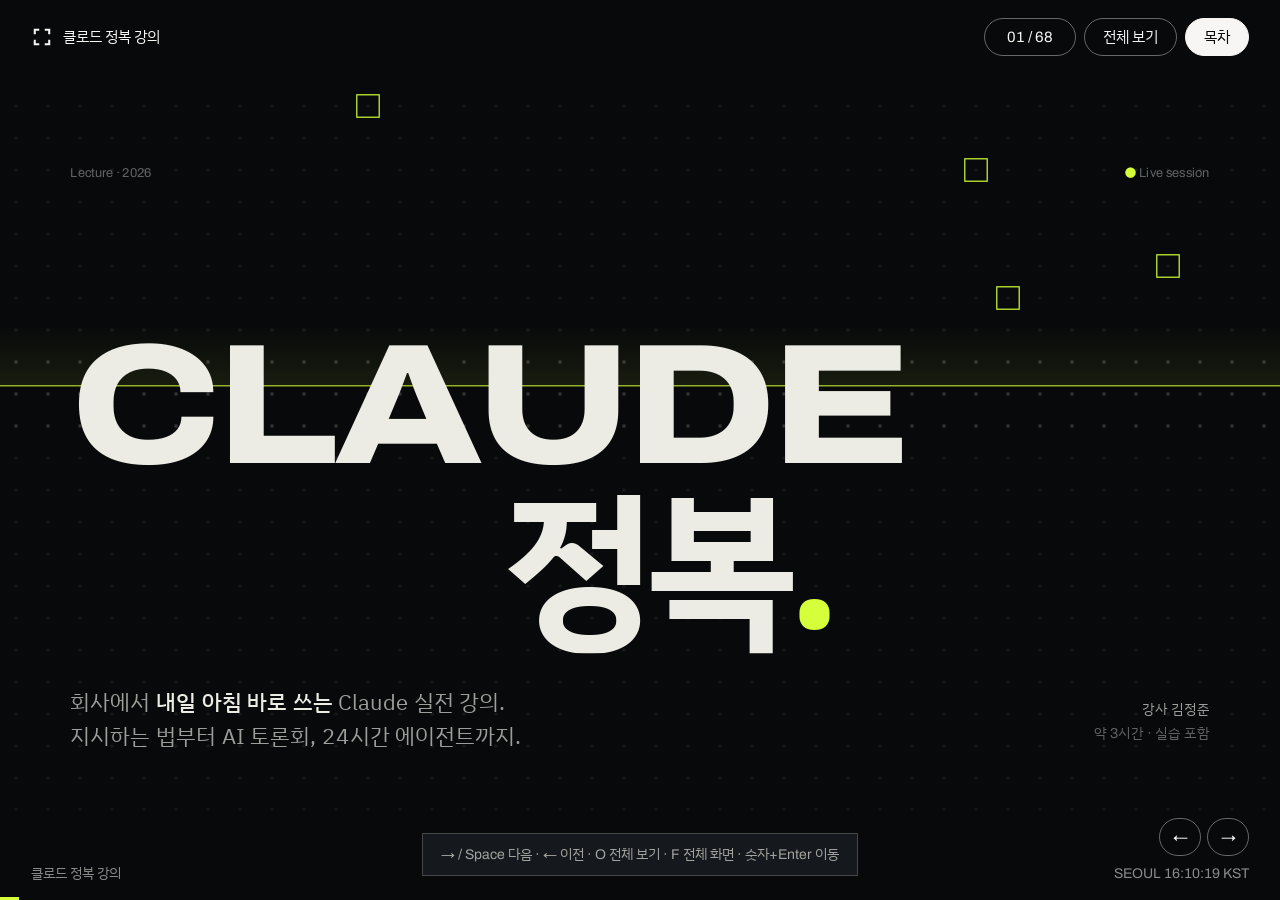
==== commit c1efc11b: "Add chapter 11: AI 위임 (one agent + task manuals) Co-Authored-By: Claude Opus 5.5 <noreply@anthropic." ====
--- a/index.html
+++ b/index.html
@@ -28,7 +28,7 @@
       <span>클로드 정복 강의</span>
     </a>
     <nav class="nav__links" aria-label="슬라이드">
-      <span class="pill nav__count" data-count>01 / 61</span>
+      <span class="pill nav__count" data-count>01 / 68</span>
       <button type="button" class="pill" data-overview>전체 보기</button>
       <a class="pill is-accent" href="#3" data-go="s-toc">목차</a>
     </nav>
@@ -71,20 +71,21 @@
 
   <!-- 목차 -->
   <section class="slide" id="s-toc" data-title="목차" data-sec="목차">
-    <p class="tag mono-sq rv">목차 — 12 chapters</p>
+    <p class="tag mono-sq rv">목차 — 13 chapters</p>
     <ul class="toc rv">
       <li><a href="#" data-go="d1"><small>01</small>들어가며</a></li>
+      <li><a href="#" data-go="d8"><small>08</small>연결하기 MCP·API</a></li>
+      <li><a href="#" data-go="d2"><small>02</small>지시하는 법</a></li>
+      <li><a href="#" data-go="d9"><small>09</small>24시간 에이전트</a></li>
+      <li><a href="#" data-go="d3"><small>03</small>스킬의 종류</a></li>
+      <li><a href="#" data-go="d10"><small>10</small>에이전트에게 직업</a></li>
+      <li><a href="#" data-go="d4"><small>04</small>나만의 스킬</a></li>
+      <li><a href="#" data-go="d-del"><small>11</small>AI 위임</a></li>
+      <li><a href="#" data-go="d5"><small>05</small>Obsidian + Claude</a></li>
+      <li><a href="#" data-go="d12"><small>12</small>직접 해보기</a></li>
+      <li><a href="#" data-go="d6"><small>06</small>AI 토론회</a></li>
+      <li><a href="#" data-go="d13"><small>13</small>마치며</a></li>
       <li><a href="#" data-go="d7"><small>07</small>토론회 실전 활용</a></li>
-      <li><a href="#" data-go="d2"><small>02</small>지시하는 법</a></li>
-      <li><a href="#" data-go="d8"><small>08</small>연결하기 MCP·API</a></li>
-      <li><a href="#" data-go="d3"><small>03</small>스킬의 종류</a></li>
-      <li><a href="#" data-go="d9"><small>09</small>24시간 에이전트</a></li>
-      <li><a href="#" data-go="d4"><small>04</small>나만의 스킬</a></li>
-      <li><a href="#" data-go="d10"><small>10</small>에이전트에게 직업</a></li>
-      <li><a href="#" data-go="d5"><small>05</small>Obsidian + Claude</a></li>
-      <li><a href="#" data-go="d11"><small>11</small>직접 해보기</a></li>
-      <li><a href="#" data-go="d6"><small>06</small>AI 토론회</a></li>
-      <li><a href="#" data-go="d12"><small>12</small>마치며</a></li>
     </ul>
   </section>
 
@@ -737,28 +738,125 @@
     <p class="lede rv" style="margin-top:32px">직업 가진 에이전트를 모으면 <strong>AI 팀</strong>. 토론자는 영업·재무·생산 과장, 심사위원은 법무·재무·고객 검토관 → 6장의 토론회가 더 강해집니다.</p>
   </section>
 
-  <!-- ============ 11 실습 ============ -->
-  <section class="slide divider" id="d11" data-title="11 직접 해보기" data-sec="11 실습">
+  <!-- ============ 11 AI 위임 ============ -->
+  <section class="slide divider" id="d-del" data-title="11 AI 위임" data-sec="11 AI 위임">
     <div class="divider__rail"></div>
     <div class="divider__num">11</div>
-    <p class="tag mono-sq rv">011 — 직접 해보기</p>
+    <p class="tag mono-sq rv">011 — AI 위임</p>
+    <h2 class="divider__word disp rv">DELEGATE<em>.</em></h2>
+    <p class="divider__ko rv">에이전트 15개 대신, 에이전트 1명 + 업무 매뉴얼</p>
+    <p class="divider__q rv">일이 늘어나면 에이전트가 아니라 매뉴얼이 늘어납니다.</p>
+  </section>
+
+  <section class="slide statement" data-theme="paper" data-title="반쯤 만든 프로젝트 15개" data-sec="11 AI 위임">
+    <p class="tag mono-sq rv">011 — 혹시 이런 경험?</p>
+    <h2 class="h1 rv">반쯤 만든 에이전트 <em>15개</em>,<br>제대로 도는 건 몇 개뿐.</h2>
+    <p class="lede rv" style="margin-top:40px">여러분 잘못이 아닙니다. <strong>"일마다 에이전트를 하나씩 만들고 서로 연결하라"</strong>고 배웠기 때문입니다. 바로 그 방식 때문에 에이전트가 멍청하게 느껴집니다.</p>
+  </section>
+
+  <section class="slide" data-title="Anthropic의 방향" data-sec="11 AI 위임">
+    <p class="tag mono-sq rv">011 — Claude를 만든 회사의 결론</p>
+    <h2 class="h2 rv">"에이전트를 만들지 말고, <em>스킬</em>을 만들어라"</h2>
+    <div class="cols c3 rv">
+      <div class="card"><span class="num">예전 생각</span><h3>분야마다 따로 에이전트</h3><p>코딩용, 리서치용, 재무용, 마케팅용…</p></div>
+      <div class="card"><span class="num">달라진 점</span><h3>범용 에이전트 하나로 충분</h3><p>모델이 좋아져 대부분의 일을 한 에이전트가 처리</p></div>
+      <div class="card is-hot"><span class="num accent">부족한 것</span><h3>능력이 아니라 노하우</h3><p>그래서 새 에이전트 대신 <b>업무 매뉴얼(스킬)</b>을 추가</p></div>
+    </div>
+    <p class="small rv" style="margin-top:26px">출처: Barry Zhang · Mahesh Murag (Anthropic), "Don't Build Agents, Build Skills Instead", AI Engineer Code 2025 · Claude 블로그 "Building agents with Skills" (2026-01-22)</p>
+  </section>
+
+  <section class="slide" data-theme="paper" data-title="기계 15대 vs 숙련 직원 1명" data-sec="11 AI 위임">
+    <p class="tag mono-sq rv">011 — 비유</p>
+    <div class="cols c2 rv">
+      <div class="card"><span class="num bad">✕ 일마다 에이전트</span><h3>작업마다 전용 기계 15대</h3><p>고장 나면 각각 수리. 서로 연결이 엉킨다. 새 일 = 새 기계.</p></div>
+      <div class="card is-hot"><span class="num">✓ AI 위임</span><h3>숙련 직원 1명 + 매뉴얼 바인더</h3><p>공구함과 검수표까지. 새 일 = 매뉴얼 한 권 추가. 실수하면 그 매뉴얼만 고친다.</p></div>
+    </div>
+  </section>
+
+  <section class="slide" data-title="AI 위임 4단계" data-sec="11 AI 위임">
+    <p class="tag mono-sq rv">011 — AI 위임 4단계</p>
+    <div class="cols c4 rv">
+      <div class="card frag"><span class="big disp accent">1</span><h3>🎤 인터뷰</h3><p>Claude가 <b>나를</b> 인터뷰. "내가 없어도 돌아갈 때까지" 질문.</p></div>
+      <div class="card frag"><span class="big disp accent">2</span><h3>📘 매뉴얼</h3><p>인터뷰 내용을 업무 매뉴얼(스킬)로. 없는 내용은 [확인 필요].</p></div>
+      <div class="card frag"><span class="big disp accent">3</span><h3>🧰 공구함</h3><p>양식·승인된 스크립트·완성본을 모아 매뉴얼과 규칙으로 연결. 두 번 만들지 않는다.</p></div>
+      <div class="card frag is-hot"><span class="big disp accent">4</span><h3>✅ 검증</h3><p>"완료"의 기준 체크리스트를 매뉴얼에. 넘기기 전에 스스로 검사.</p></div>
+    </div>
+  </section>
+
+  <section class="slide" data-theme="paper" data-title="인터뷰 프롬프트" data-sec="11 AI 위임">
+    <p class="tag mono-sq rv">011 — 1단계 · 인터뷰 프롬프트 (배포 자료 11장)</p>
+    <div class="cols rv" style="grid-template-columns: 1.5fr 1fr; gap:48px; align-items:center">
+      <pre class="code" style="font-size:21px">너는 업무 인수인계 전문가야.
+내가 맡고 있는 "<span class="a">[업무 이름]</span>"을 <span class="a">나 없이도</span>
+누군가 똑같이 해낼 수 있도록 나를 인터뷰해줘.
+- 질문은 한 번에 1~2개씩만.
+- 목적 → 시작 시점 → 필요한 자료 → 처리 순서
+  → 판단 기준 → 자주 하는 실수 → "완료"의 기준 → 예외
+- 답이 애매하면 구체적인 예를 다시 물어봐.
+- 충분하면 "인터뷰 완료"라고 말해.</pre>
+      <div>
+        <h2 class="h2" style="font-size:46px">내가 설명하지 말고,<br><em>질문받으세요</em></h2>
+        <p class="lede" style="font-size:26px">머릿속 노하우는 질문을 받아야 나옵니다. 신입에게 인수인계하듯.</p>
+      </div>
+    </div>
+  </section>
+
+  <section class="slide" data-title="공구함 · 검증 · 고치는 루프" data-sec="11 AI 위임">
+    <p class="tag mono-sq rv">011 — 공구함 · 검증 · 고치는 법</p>
+    <div class="cols c3 rv" style="align-items:start">
+      <div>
+        <div class="code-label"><span>3 · 공구함 구조</span></div>
+        <pre class="code" style="font-size:19px">업무위임/
+├── CLAUDE.md  <span class="c">← 공통 규칙</span>
+├── 매뉴얼/
+│   ├── 주간보고.md
+│   └── 견적비교.md
+└── 공구함/
+    ├── 양식/
+    ├── 스크립트/
+    └── 완성본/</pre>
+      </div>
+      <div>
+        <div class="code-label"><span>4 · 완료 체크리스트 (주간보고)</span></div>
+        <pre class="code" style="font-size:19px">☐ 첫 줄에 한 문장 요약?
+☐ 숫자가 원본과 일치?
+☐ 일마다 담당·마감일?
+☐ 지어낸 내용 없음?
+☐ A4 한 장?
+<span class="a">→ 확인 결과를 맨 아래 첨부
+→ 실패하면 고치고 재확인</span></pre>
+      </div>
+      <div class="card is-hot">
+        <span class="num accent">🔁 실수하면?</span>
+        <h3>대화로 고치지 말고, 그 업무의 매뉴얼을 고친다</h3>
+        <p>대화로 고치면 다음에 또 틀립니다. 매뉴얼을 고치면 영원히 반영. 시스템 전체가 아니라 <b>그 매뉴얼 한 권만</b>.</p>
+      </div>
+    </div>
+    <p class="lede rv" style="margin-top:30px; font-size:26px">인터뷰 → 매뉴얼 → 공구함 → 검증 → 실행 → <strong>틀리면 매뉴얼 수정</strong>. 이게 전체 루프입니다. 반복 업무는 위임, 중요한 결정은 토론회.</p>
+  </section>
+
+  <!-- ============ 12 실습 ============ -->
+  <section class="slide divider" id="d12" data-title="12 직접 해보기" data-sec="12 실습">
+    <div class="divider__rail"></div>
+    <div class="divider__num">12</div>
+    <p class="tag mono-sq rv">012 — 직접 해보기</p>
     <h2 class="divider__word disp rv">TRY<em>.</em></h2>
     <p class="divider__ko rv">잘하려고 하지 말고, 일단 해 보기</p>
     <p class="divider__q rv">결과를 옆 사람과 비교하는 게 목표입니다. 막히면 손을 들어 주세요.</p>
   </section>
 
-  <section class="slide" data-title="미션 1~4" data-sec="11 실습">
-    <p class="tag mono-sq rv">011 — 미션 (배포 자료 11장)</p>
+  <section class="slide" data-title="미션 1~4" data-sec="12 실습">
+    <p class="tag mono-sq rv">012 — 미션 (배포 자료 12장)</p>
     <div class="cols c4 rv">
       <div class="card"><span class="num accent">🟢 미션 1 · 5분</span><h3>지시서 업그레이드</h3><p>"사과 메일 써줘" vs 역목배형예금. 어느 쪽을 그대로 보낼 수 있나?</p></div>
       <div class="card"><span class="num accent">🟢 미션 2 · 5분</span><h3>첫 스킬 만들기</h3><p>"방금 메일 쓴 방식을 스킬로 만들어줘." description 찾아보기.</p></div>
       <div class="card is-hot"><span class="num accent">🟡 미션 3 · 8분</span><h3>간이 토론회</h3><p>"팀 회식 문화 바꾸기" 토론자 5명 · 심사위원 3명 · 최종 1개.</p></div>
       <div class="card"><span class="num accent">🟡 미션 4 · 5분</span><h3>AI 직원 채용</h3><p>프로젝트 만들기 + 7칸 직업 설명서 + 실제 업무 하나.</p></div>
     </div>
-    <p class="small rv" style="margin-top:24px">🔴 보너스: 9장 "24시간 에이전트 설계서" 채우기 · 막히면 → 새 대화로 시작했나? 이상하면 "다시"가 아니라 "무엇이 이상한지" 말하기</p>
-  </section>
-
-  <section class="slide" data-theme="lime" data-title="실습 타이머" data-sec="11 실습">
+    <p class="small rv" style="margin-top:24px">🔴 보너스: 11장 인터뷰 프롬프트로 내 업무 인터뷰받기 · 9장 "24시간 에이전트 설계서" · 막히면 → 새 대화로 시작했나? 이상하면 "다시"가 아니라 "무엇이 이상한지" 말하기</p>
+  </section>
+
+  <section class="slide" data-theme="lime" data-title="실습 타이머" data-sec="12 실습">
     <div data-timer="25">
       <p class="tag mono-sq">실습 — Hands-on</p>
       <div class="timer">25:00</div>
@@ -768,41 +866,41 @@
   </section>
 
   <!-- ============ 12 마치며 ============ -->
-  <section class="slide divider" id="d12" data-title="12 마치며" data-sec="12 마치며">
-    <div class="divider__rail"></div>
-    <div class="divider__num">12</div>
-    <p class="tag mono-sq rv">012 — 마치며</p>
+  <section class="slide divider" id="d13" data-title="13 마치며" data-sec="13 마치며">
+    <div class="divider__rail"></div>
+    <div class="divider__num">13</div>
+    <p class="tag mono-sq rv">013 — 마치며</p>
     <h2 class="divider__word disp rv">START<em>.</em></h2>
     <p class="divider__ko rv">내일 아침, 업무 하나만</p>
     <p class="divider__q rv">오늘 배운 걸 다 쓰려고 하지 마세요.</p>
   </section>
 
-  <section class="slide" data-title="한 장 정리" data-sec="12 마치며">
-    <p class="tag mono-sq rv">012 — 오늘 배운 것</p>
+  <section class="slide" data-title="한 장 정리" data-sec="13 마치며">
+    <p class="tag mono-sq rv">013 — 오늘 배운 것</p>
     <div class="rv" style="margin: 0 calc(var(--pad) * -1)">
-      <div class="marquee"><div>PROMPT · SKILLS · CRAFT · MEMORY · DEBATE · DECIDE · CONNECT · 24/7 · HIRE · TRY · PROMPT · SKILLS · CRAFT · MEMORY · DEBATE · DECIDE · CONNECT · 24/7 · HIRE · TRY · </div></div>
-      <div class="marquee marquee--ghost"><div>역목배형예금 · 레시피 카드 · 인수인계 노트 · 오디션 · 콘센트 · 알람과 초인종 · 직무기술서 · 역목배형예금 · 레시피 카드 · 인수인계 노트 · 오디션 · 콘센트 · 알람과 초인종 · 직무기술서 · </div></div>
+      <div class="marquee"><div>PROMPT · SKILLS · CRAFT · MEMORY · DEBATE · DECIDE · CONNECT · 24/7 · HIRE · DELEGATE · TRY · PROMPT · SKILLS · CRAFT · MEMORY · DEBATE · DECIDE · CONNECT · 24/7 · HIRE · DELEGATE · TRY · </div></div>
+      <div class="marquee marquee--ghost"><div>역목배형예금 · 레시피 카드 · 인수인계 노트 · 오디션 · 콘센트 · 알람과 초인종 · 직무기술서 · 매뉴얼 바인더 · 역목배형예금 · 레시피 카드 · 인수인계 노트 · 오디션 · 콘센트 · 알람과 초인종 · 직무기술서 · 매뉴얼 바인더 · </div></div>
     </div>
     <div class="cols c4 rv" style="margin-top:40px; gap:14px">
       <div class="card"><p><b>지시</b> 역할·목적·배경·형식·예시·금지</p></div>
-      <div class="card"><p><b>반복</b> 레시피 카드 = 스킬</p></div>
+      <div class="card"><p><b>반복</b> 에이전트 말고 매뉴얼을 늘린다</p></div>
       <div class="card"><p><b>결정</b> 10명 토론, 3명 심사, 1개 선택</p></div>
       <div class="card"><p><b>자동</b> 알람·초인종 + 안전 규칙</p></div>
     </div>
   </section>
 
-  <section class="slide" data-theme="paper" data-title="30일 실천 계획" data-sec="12 마치며">
-    <p class="tag mono-sq rv">012 — 30일 실천 계획</p>
+  <section class="slide" data-theme="paper" data-title="30일 실천 계획" data-sec="13 마치며">
+    <p class="tag mono-sq rv">013 — 30일 실천 계획</p>
     <div class="cols c4 rv">
       <div class="card frag"><span class="num">1주차</span><span class="big disp">W1</span><p>매일 업무 하나를 "역목배형예금"으로</p></div>
-      <div class="card frag"><span class="num">2주차</span><span class="big disp">W2</span><p>가장 자주 하는 일 하나를 스킬로</p></div>
+      <div class="card frag"><span class="num">2주차</span><span class="big disp">W2</span><p>가장 자주 하는 일 하나를 위임: 인터뷰 → 매뉴얼 → 체크리스트</p></div>
       <div class="card frag"><span class="num">3주차</span><span class="big disp">W3</span><p>프로젝트로 AI 직원 1명 + 커넥터 1개</p></div>
       <div class="card frag is-hot"><span class="num">4주차</span><span class="big disp">W4</span><p>중요한 결정 하나를 토론회로 / 예약 작업 1개</p></div>
     </div>
   </section>
 
-  <section class="slide statement" data-theme="paper" data-title="세 가지 약속" data-sec="12 마치며">
-    <p class="tag mono-sq rv">012 — 끝까지 지킬 세 가지 약속</p>
+  <section class="slide statement" data-theme="paper" data-title="세 가지 약속" data-sec="13 마치며">
+    <p class="tag mono-sq rv">013 — 끝까지 지킬 세 가지 약속</p>
     <ol class="list rv">
       <li class="frag" style="font-size:40px">최종 확인은 사람이<span>숫자 · 날짜 · 이름 · 법과 규정</span></li>
       <li class="frag" style="font-size:40px">보안은 회사 정책대로<span>모르면 넣기 전에 묻기</span></li>
--- a/css/deck.css
+++ b/css/deck.css
@@ -105,8 +105,8 @@
 .arrows .pill { width: 42px; padding: 0; justify-content: center; border-color: rgba(255,255,255,.4); }
 
 /* ---------- stage: a fixed 1600×900 canvas scaled to the screen ---------- */
-.viewport { position: fixed; inset: 0; display: grid; place-items: center; overflow: hidden; }
-.deck { position: relative; width: 1600px; height: 900px; flex: none; transform-origin: 50% 50%; }
+.viewport { position: fixed; inset: 0; overflow: hidden; }
+.deck { position: absolute; left: 50%; top: 50%; width: 1600px; height: 900px; transform-origin: 50% 50%; transform: translate(-50%, -50%); }
 .slide {
   position: absolute; inset: 0;
   padding: 112px var(--pad) 84px;
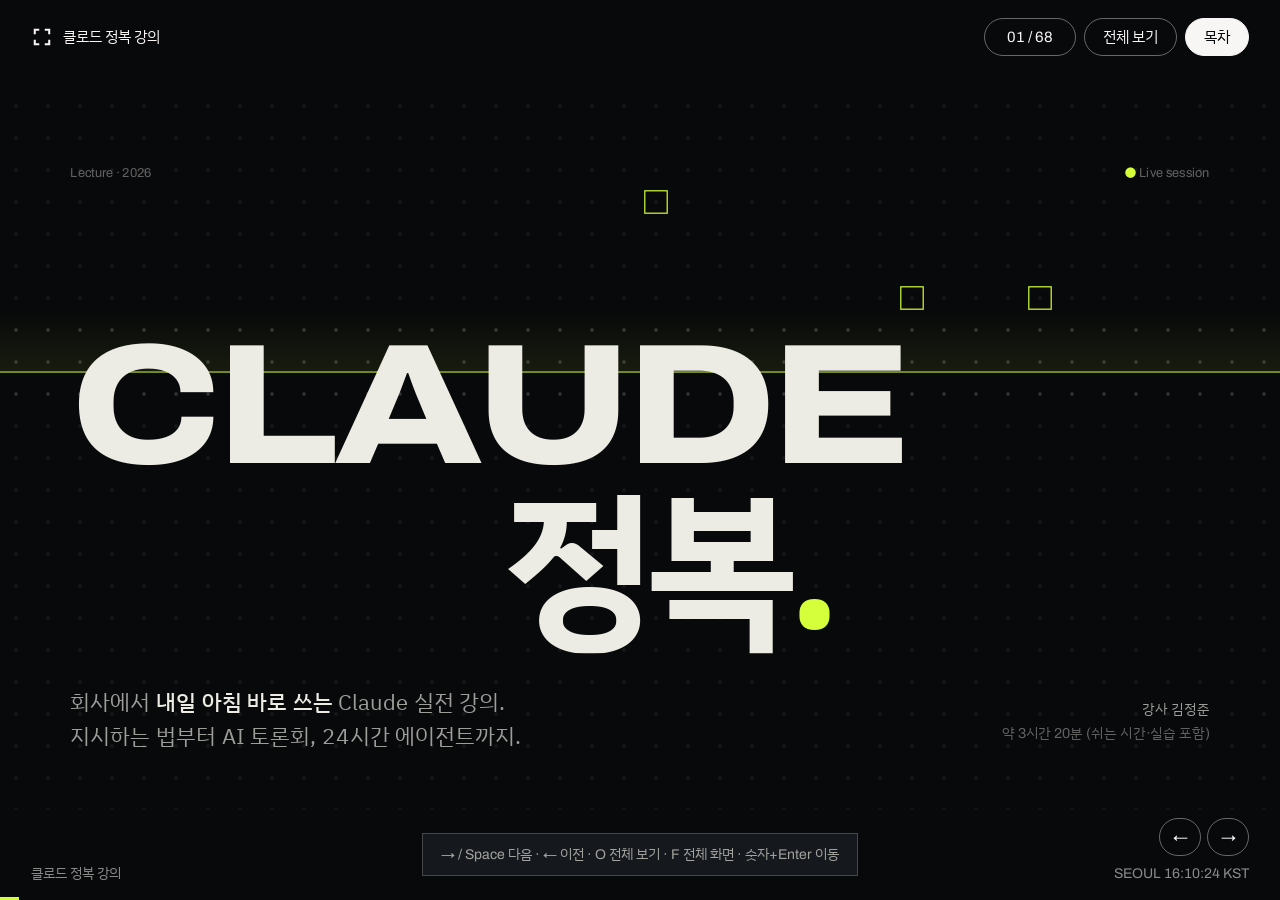
==== commit a70622e0: "Revise Korean wording and terminology across slides Co-Authored-By: Claude Opus 5.5 <noreply@anthrop" ====
--- a/index.html
+++ b/index.html
@@ -59,30 +59,30 @@
       <span class="hl hl--2"><span class="k">정복<em>.</em></span></span>
     </h1>
     <p class="hero__sub rv">회사에서 <strong>내일 아침 바로 쓰는</strong> Claude 실전 강의.<br>지시하는 법부터 AI 토론회, 24시간 에이전트까지.</p>
-    <div class="hero__meta rv">강사 김정준<br><span class="dim">약 3시간 · 실습 포함</span></div>
+    <div class="hero__meta rv">강사 김정준<br><span class="dim">약 3시간 20분 (쉬는 시간·실습 포함)</span></div>
   </section>
 
   <!-- 오늘의 목표 -->
   <section class="slide statement" data-theme="paper" data-title="오늘의 목표" data-sec="오늘의 목표">
     <p class="tag mono-sq rv">000 — 오늘의 목표</p>
     <h2 class="h1 rv">강의가 끝나고 내일 아침,<br><em>내 업무 하나</em>를 Claude에게 맡겨 보는 것.</h2>
-    <div class="statement__foot rv"><span>배우는 것 12가지 · 쓰는 것 1가지부터</span><span class="statement__dots"><i class="is-on"></i><i></i><i></i></span></div>
+    <div class="statement__foot rv"><span>배우는 건 많아도, 내일은 딱 하나부터</span><span class="statement__dots"><i class="is-on"></i><i></i><i></i></span></div>
   </section>
 
   <!-- 목차 -->
   <section class="slide" id="s-toc" data-title="목차" data-sec="목차">
-    <p class="tag mono-sq rv">목차 — 13 chapters</p>
+    <p class="tag mono-sq rv">목차 — 13개 장</p>
     <ul class="toc rv">
       <li><a href="#" data-go="d1"><small>01</small>들어가며</a></li>
       <li><a href="#" data-go="d8"><small>08</small>연결하기 MCP·API</a></li>
       <li><a href="#" data-go="d2"><small>02</small>지시하는 법</a></li>
       <li><a href="#" data-go="d9"><small>09</small>24시간 에이전트</a></li>
       <li><a href="#" data-go="d3"><small>03</small>스킬의 종류</a></li>
-      <li><a href="#" data-go="d10"><small>10</small>에이전트에게 직업</a></li>
+      <li><a href="#" data-go="d10"><small>10</small>에이전트에게 직무</a></li>
       <li><a href="#" data-go="d4"><small>04</small>나만의 스킬</a></li>
       <li><a href="#" data-go="d-del"><small>11</small>AI 위임</a></li>
       <li><a href="#" data-go="d5"><small>05</small>Obsidian + Claude</a></li>
-      <li><a href="#" data-go="d12"><small>12</small>직접 해보기</a></li>
+      <li><a href="#" data-go="d12"><small>12</small>직접 해 보기</a></li>
       <li><a href="#" data-go="d6"><small>06</small>AI 토론회</a></li>
       <li><a href="#" data-go="d13"><small>13</small>마치며</a></li>
       <li><a href="#" data-go="d7"><small>07</small>토론회 실전 활용</a></li>
@@ -95,28 +95,28 @@
     <div class="divider__num">01</div>
     <p class="tag mono-sq rv">001 — 들어가며</p>
     <h2 class="divider__word disp rv">MEET<em>.</em></h2>
-    <p class="divider__ko rv">Claude는 "아주 똑똑한 신입사원"</p>
+    <p class="divider__ko rv">Claude(클로드)는 "똑똑한 신입사원"</p>
     <p class="divider__q rv">검색창이 아니라 동료입니다. 잘 지시하면 잘 일합니다.</p>
   </section>
 
-  <section class="slide" data-title="천재 신입사원 비유" data-sec="01 들어가며">
+  <section class="slide" data-title="똑똑한 신입사원 비유" data-sec="01 들어가며">
     <p class="tag mono-sq rv">001 — 비유</p>
-    <h2 class="h2 rv">첫 출근한 <em>천재 신입사원</em>을 떠올려 보세요</h2>
+    <h2 class="h2 rv">첫 출근한 <em>똑똑한 신입사원</em>을 떠올려 보세요</h2>
     <table class="tbl rv">
       <thead><tr><th>신입사원</th><th>Claude도 똑같습니다</th></tr></thead>
       <tbody>
         <tr><td>머리는 아주 좋다</td><td class="dim2">수많은 책과 문서를 공부했다</td></tr>
         <tr><td>우리 회사 사정은 모른다</td><td class="dim2">우리 고객, 우리 양식, 우리 말투를 모른다</td></tr>
         <tr><td>지시가 애매하면 엉뚱한 걸 한다</td><td class="dim2">질문이 애매하면 답도 애매하다</td></tr>
-        <tr><td>매뉴얼을 주면 금방 익힌다</td><td class="dim2">스킬(업무 매뉴얼)을 주면 매번 그대로 한다</td></tr>
-        <tr class="hot"><td>가끔 아는 척을 한다</td><td>가끔 그럴듯한 거짓말(환각)을 한다 → 꼭 확인</td></tr>
+        <tr><td>매뉴얼을 주면 금방 익힌다</td><td class="dim2">스킬(Skill, 업무 매뉴얼)을 주면 매번 그대로 한다</td></tr>
+        <tr class="hot"><td>가끔 아는 척을 한다</td><td>가끔 그럴듯하게 틀린 말을 한다 — 환각(Hallucination) → 꼭 확인</td></tr>
       </tbody>
     </table>
   </section>
 
   <section class="slide" data-theme="paper" data-title="검색 vs Claude" data-sec="01 들어가며">
     <p class="tag mono-sq rv">001 — 무엇이 다른가</p>
-    <h2 class="h2 rv">나는 실무자에서 <em>팀장</em>이 됩니다</h2>
+    <h2 class="h2 rv">내 역할이 '직접 하는 사람'에서 <em>'맡기고 검토하는 사람'</em>으로 바뀝니다</h2>
     <div class="cols c2 rv">
       <div class="card"><span class="num">검색 (네이버·구글)</span><h3>"자료가 어디 있는지" 알려 준다</h3><p>읽고, 정리하고, 쓰는 건 전부 내 몫.</p></div>
       <div class="card is-hot"><span class="num">Claude</span><h3>자료를 읽고, 정리하고, 초안을 쓴다</h3><p>나는 검토하고 결정한다. Claude가 초안 → 내가 판단.</p></div>
@@ -125,20 +125,20 @@
 
   <section class="slide" data-title="세 가지 모델" data-sec="01 들어가며">
     <p class="tag mono-sq rv">001 — 모델 고르기</p>
-    <h2 class="h2 rv">경차 · 세단 · SUV처럼, 용도별로 고릅니다</h2>
+    <h2 class="h2 rv">경차·중형차·대형차처럼, 용도에 맞게 고릅니다</h2>
     <div class="cols c3 rv">
-      <div class="card"><span class="num">신중한 수석 전문가</span><span class="big disp">Opus</span><p>어려운 분석, 중요한 보고서, 복잡한 판단</p></div>
-      <div class="card is-hot"><span class="num accent">기본 추천 · 만능 실무자</span><span class="big disp accent">Sonnet</span><p>대부분의 일상 업무. 빠르고 꼼꼼하다</p></div>
-      <div class="card"><span class="num">아주 빠른 막내</span><span class="big disp">Haiku</span><p>간단한 번역·분류·요약을 대량으로</p></div>
-    </div>
-    <p class="small rv" style="margin-top:28px">잘 모르겠으면 기본값 그대로 쓰세요. 웹 claude.ai · PC 앱 · 휴대폰 앱 모두 같은 계정입니다.</p>
+      <div class="card"><span class="num">오퍼스 · 신중한 수석 전문가</span><span class="big disp">Opus</span><p>어려운 분석, 중요한 보고서, 복잡한 판단</p></div>
+      <div class="card is-hot"><span class="num accent">소네트 · 기본 추천 · 만능 실무자</span><span class="big disp accent">Sonnet</span><p>대부분의 일상 업무. 빠르고 꼼꼼하다</p></div>
+      <div class="card"><span class="num">하이쿠 · 아주 빠른 막내</span><span class="big disp">Haiku</span><p>간단한 번역·분류·요약을 대량으로</p></div>
+    </div>
+    <p class="small rv" style="margin-top:28px">잘 모르겠으면 기본값 그대로 쓰세요. 웹(claude.ai), PC 앱, 휴대폰 앱 모두 같은 계정으로 쓸 수 있습니다.</p>
   </section>
 
   <section class="slide" data-theme="paper" data-title="기억할 세 가지" data-sec="01 들어가며">
     <p class="tag mono-sq rv">001 — 오늘 꼭 기억할 것</p>
     <h2 class="h2 rv">세 가지만 기억하세요</h2>
     <ol class="list rv">
-      <li class="frag">구체적으로 지시한다<span>누가 · 무엇을 · 왜 · 어떤 모양으로 (2장)</span></li>
+      <li class="frag">구체적으로 지시한다<span>역할 · 목적 · 배경 · 형식까지 분명하게 (2장)</span></li>
       <li class="frag">반복하는 일은 매뉴얼(스킬)로 만든다<span>매번 설명하지 않기 (3~4장)</span></li>
       <li class="frag">AI의 답은 내가 최종 확인한다<span>숫자 · 날짜 · 법과 규정 · 사람 이름</span></li>
     </ol>
@@ -150,8 +150,8 @@
     <div class="divider__num">02</div>
     <p class="tag mono-sq rv">002 — 지시하는 법</p>
     <h2 class="divider__word disp rv">PROMPT<em>.</em></h2>
-    <p class="divider__ko rv">프롬프트는 "업무 지시서"</p>
-    <p class="divider__q rv">신입사원에게 말하듯, 누가 · 무엇을 · 왜 · 어떤 모양으로.</p>
+    <p class="divider__ko rv">프롬프트(Prompt)는 AI에게 주는 "업무 지시서"</p>
+    <p class="divider__q rv">신입사원에게 말하듯, 역할 · 목적 · 배경 · 형식까지 분명하게.</p>
   </section>
 
   <section class="slide" data-title="나쁜 지시 vs 좋은 지시" data-sec="02 지시하는 법">
@@ -159,13 +159,13 @@
     <div class="cols rv" style="grid-template-columns: 1fr 2fr; align-items: start;">
       <div>
         <div class="code-label"><span class="bad">✕ 나쁜 지시</span></div>
-        <pre class="code">보고서 써줘</pre>
+        <pre class="code">보고서 써 줘</pre>
         <p class="small" style="margin-top:18px">무슨 보고서? 누구에게? 몇 쪽?<br>→ "평균적인" 보고서를 짐작해서 씁니다.</p>
       </div>
       <div>
         <div class="code-label"><span class="good">✓ 좋은 지시</span><span>역목배형예금</span></div>
         <pre class="code"><span class="a">너는 우리 회사 영업팀 과장이야.</span>
-다음 주 월요일 임원 회의에 올릴 "3분기 영업 실적 보고서"를 써줘.
+다음 주 월요일 임원 회의에 올릴 "3분기 영업 실적 보고서"를 써 줘.
 - 읽는 사람: 숫자를 좋아하는 상무님 (첫 줄에 결론)
 - 분량: A4 한 장
 - 형식: 결론 → 핵심 숫자 3개 → 원인 → 다음 분기 계획
@@ -178,9 +178,9 @@
 
   <section class="slide" data-theme="paper" data-title="역목배형예금" data-sec="02 지시하는 법">
     <p class="tag mono-sq rv">002 — 좋은 지시의 6가지 재료</p>
-    <h2 class="h2 rv">외우기: <em>역 · 목 · 배 · 형 · 예 · 금</em> <span class="small">넣을수록 이자(품질)가 붙는 예금</span></h2>
+    <h2 class="h2 rv">앞 글자만 모아 <em>'역목배형 예금'</em><br><span class="small">예금처럼, 많이 넣을수록 이자(품질)가 붙습니다</span></h2>
     <div class="cols c6 tiles rv">
-      <div class="card frag"><span class="big">역</span><h3>역할</h3><p>"10년 차 인사 담당자처럼"</p></div>
+      <div class="card frag"><span class="big">역</span><h3>역할</h3><p>"너는 10년 차 인사 담당자야"</p></div>
       <div class="card frag"><span class="big">목</span><h3>목적</h3><p>무엇을, 왜</p></div>
       <div class="card frag"><span class="big">배</span><h3>배경</h3><p>"제조업, 직원 80명, 교대 근무"</p></div>
       <div class="card frag"><span class="big">형</span><h3>형식</h3><p>표로, 3줄로, A4 한 장, 존댓말</p></div>
@@ -196,12 +196,12 @@
         <li>결론부터 말해 달라고 하기</li>
         <li>자료를 같이 주기<span>파일 · 엑셀 · PDF · 사진 첨부</span></li>
         <li>한 번에 끝내려 하지 않기<span>"더 짧게", "더 공손하게"</span></li>
-        <li>모르면 모른다고 하게 시키기</li>
+        <li>모르면 모른다고 답하게 하기</li>
       </ol>
       <ol class="list" start="5" style="counter-reset: li 4">
-        <li>출처를 요구하기</li>
+        <li>출처를 달라고 하기</li>
         <li>먼저 질문하게 하기<span>"시작 전에 질문 3개 먼저"</span></li>
-        <li>잘 된 지시문은 저장하기<span>→ 그게 곧 스킬이 됩니다</span></li>
+        <li>잘된 지시문은 저장해 두기<span>→ 그게 곧 스킬이 됩니다</span></li>
       </ol>
     </div>
   </section>
@@ -212,25 +212,25 @@
       <thead><tr><th>피할 것</th><th>왜?</th><th>대신 이렇게</th></tr></thead>
       <tbody>
         <tr><td>"알아서 잘"</td><td class="dim2">기준이 없음</td><td>"임원용, 1쪽"</td></tr>
-        <tr><td>한 번에 열 가지 부탁</td><td class="dim2">뒤로 갈수록 대충</td><td>1~2개씩 나눠서</td></tr>
+        <tr><td>한 번에 열 가지 부탁</td><td class="dim2">뒤쪽 부탁일수록 대충 처리</td><td>1~2개씩 나눠서</td></tr>
         <tr><td>"절대!!! 무조건!!!"</td><td class="dim2">융통성이 사라짐</td><td>차분하게 이유 설명</td></tr>
         <tr><td>이유 없는 금지</td><td class="dim2">비슷한 실수 반복</td><td>"고객이 읽으니 은어 금지"</td></tr>
-        <tr><td>답을 그대로 제출</td><td class="dim2">환각·오타·사정 차이</td><td>숫자·이름·날짜 확인</td></tr>
-        <tr><td>민감 정보 그대로 입력</td><td class="dim2">보안 사고</td><td>"고객A", 회사 정책 확인</td></tr>
+        <tr><td>답을 그대로 제출</td><td class="dim2">환각·오타, 회사 사정과 다른 내용</td><td>숫자·이름·날짜 확인</td></tr>
+        <tr><td>민감 정보 그대로 입력</td><td class="dim2">보안 사고</td><td>이름은 "고객 A"로 가리고, 회사 정책 확인</td></tr>
       </tbody>
     </table>
   </section>
 
-  <section class="slide" data-title="마법의 문장" data-sec="02 지시하는 법">
-    <p class="tag mono-sq rv">002 — 바로 써먹는 문장</p>
+  <section class="slide" data-title="바로 쓰는 한 줄 지시" data-sec="02 지시하는 법">
+    <p class="tag mono-sq rv">002 — 바로 쓰는 한 줄 지시</p>
     <h2 class="h2 rv">오늘부터 복사해서 쓰세요</h2>
     <div class="cols c2 rv">
       <div class="card frag"><p>"시작하기 전에 궁금한 걸 <b>먼저 물어봐</b>."</p></div>
       <div class="card frag is-hot"><p>"자료에 없는 내용은 지어내지 말고 <b>[확인 필요]</b>라고 써."</p></div>
-      <div class="card frag"><p>"중학생도 이해하게 <b>쉬운 말로</b> 다시 써줘."</p></div>
+      <div class="card frag"><p>"중학생도 이해하게 <b>쉬운 말로</b> 다시 써 줘."</p></div>
       <div class="card frag"><p>"이 답의 <b>약점 3가지</b>를 스스로 비판해 줘."</p></div>
       <div class="card frag"><p>"<b>표로</b> 정리해 줘."</p></div>
-      <div class="card frag"><p>"<b>정중한 버전, 단호한 버전</b> 두 개 써줘."</p></div>
+      <div class="card frag"><p>"<b>정중한 버전, 단호한 버전</b> 두 개 써 줘."</p></div>
     </div>
   </section>
 
@@ -249,7 +249,7 @@
     <h2 class="h2 rv">주방 벽에 붙은 <em>레시피 카드</em></h2>
     <div class="cols c2 rv">
       <div class="card"><span class="num">프롬프트</span><h3>매번 말로 설명하는 주문</h3><p>오늘도, 내일도, 같은 설명을 반복.</p></div>
-      <div class="card is-hot"><span class="num">스킬</span><h3>벽에 붙여 둔 레시피 카드</h3><p>그 메뉴가 들어오면 주방장이 알아서 꺼내 봅니다.</p></div>
+      <div class="card is-hot"><span class="num">스킬</span><h3>벽에 붙여 둔 레시피 카드</h3><p>그 메뉴 주문이 들어오면 주방장이 알아서 꺼내 봅니다.</p></div>
     </div>
     <p class="lede rv" style="margin-top:36px">평소에는 <strong>제목과 한 줄 설명</strong>만 기억하다가, 관련된 일이 오면 그때 <strong>카드 전체를 꺼내 읽습니다.</strong> 그래서 여러 개를 넣어 둬도 괜찮습니다.</p>
   </section>
@@ -257,7 +257,7 @@
   <section class="slide" data-title="스킬의 종류" data-sec="03 스킬의 종류">
     <p class="tag mono-sq rv">003 — 누가 만들었나 · 무엇을 하나</p>
     <div class="cols c3 rv" style="margin-bottom:28px">
-      <div class="card"><span class="num accent">① 기본 스킬</span><h3>Anthropic이 넣어 둔 것</h3><p>워드 · 엑셀 · 파워포인트 · PDF 만들기</p></div>
+      <div class="card"><span class="num accent">① 기본 스킬</span><h3>Anthropic(앤트로픽)이 넣어 둔 것</h3><p>워드 · 엑셀 · 파워포인트 · PDF 만들기</p></div>
       <div class="card is-hot"><span class="num accent">② 내 스킬</span><h3>내가 만든 것</h3><p>"우리 팀 주간보고 양식"</p></div>
       <div class="card"><span class="num accent">③ 회사 스킬</span><h3>관리자가 배포한 것</h3><p>"브랜드 가이드", "보안 체크리스트"</p></div>
     </div>
@@ -270,16 +270,16 @@
     </div>
   </section>
 
-  <section class="slide" data-theme="paper" data-title="헷갈리는 친구들" data-sec="03 스킬의 종류">
-    <p class="tag mono-sq rv">003 — 헷갈리는 친구들</p>
+  <section class="slide" data-theme="paper" data-title="헷갈리는 용어 정리" data-sec="03 스킬의 종류">
+    <p class="tag mono-sq rv">003 — 헷갈리는 용어 정리</p>
     <table class="tbl rv">
       <thead><tr><th>이름</th><th>비유</th><th>언제 쓰나</th></tr></thead>
       <tbody>
         <tr><td>프롬프트</td><td class="dim2">그때그때 하는 말</td><td>한 번 하고 끝나는 일</td></tr>
         <tr><td>프로젝트</td><td class="dim2">업무별 서류철</td><td>한 주제로 계속 대화할 때</td></tr>
         <tr><td>스킬</td><td class="dim2">레시피 카드</td><td><b>같은 일을 반복할 때</b></td></tr>
-        <tr><td>커넥터 (MCP)</td><td class="dim2">콘센트 · USB</td><td>다른 프로그램에 손을 뻗을 때</td></tr>
-        <tr><td>에이전트</td><td class="dim2">일을 맡긴 직원</td><td>여러 단계를 스스로 처리할 때</td></tr>
+        <tr><td>커넥터(Connector)</td><td class="dim2">표준 플러그 · USB-C</td><td>다른 프로그램과 연결해 일할 때</td></tr>
+        <tr><td>에이전트(Agent)</td><td class="dim2">일을 통째로 맡긴 직원</td><td>여러 단계를 스스로 처리할 때</td></tr>
       </tbody>
     </table>
     <p class="small rv" style="margin-top:24px">💡 "이거 지난주에도 똑같이 설명했는데…" → 그게 스킬 후보입니다.</p>
@@ -301,14 +301,14 @@
       <ol class="list">
         <li class="frag">평소처럼 일을 한 번 끝까지 해 본다<span>예: 주간보고 작성</span></li>
         <li class="frag">결과가 마음에 들면 "스킬로 만들어 줘"</li>
-        <li class="frag">보여 준 내용을 읽고, 고칠 점을 말하고, 저장</li>
-        <li class="frag">새 대화에서 "주간보고 써줘"로 테스트</li>
+        <li class="frag">Claude가 보여 준 내용을 읽고, 고칠 점을 말한 뒤 저장</li>
+        <li class="frag">새 대화에서 "주간보고 써 줘"라고 해 보기</li>
       </ol>
       <div>
         <div class="code-label"><span>이렇게 말하세요</span></div>
         <pre class="code">방금 우리가 주간보고 만든 과정을
 <span class="a">스킬로 만들어 줘.</span>
-다음부터는 내가 "주간보고 써줘"라고만 해도
+다음부터는 내가 "주간보고 써 줘"라고만 해도
 같은 양식, 같은 말투, 같은 순서로
 쓰게 해 줘.</pre>
       </div>
@@ -319,11 +319,11 @@
     <p class="tag mono-sq rv">004 — 방법 ② 직접 만들기</p>
     <div class="cols rv" style="grid-template-columns: 1fr 1.6fr; gap:48px; align-items:start">
       <div>
-        <h2 class="h2" style="font-size:48px">폴더 하나 +<br>설명서 하나</h2>
+        <h2 class="h2" style="font-size:48px">폴더 하나 +<br>SKILL.md 파일 하나</h2>
         <pre class="code" style="font-size:20px">weekly-report/
 ├── <span class="a">SKILL.md</span>   ← 필수
 └── 예시_보고서.md ← 선택</pre>
-        <p class="small" style="margin-top:20px">폴더째 zip → 설정 → 기능 → 스킬에서 업로드<br>(유료 요금제 · 코드 실행 켜기 필요)</p>
+        <p class="small" style="margin-top:20px">폴더째 압축(zip) → 설정 → 기능 → 스킬에서 올리기<br>(유료 요금제, '코드 실행' 기능을 켜야 함)</p>
       </div>
       <pre class="code" style="font-size:19px"><span class="c">---</span>
 <span class="a">name:</span> weekly-report
@@ -343,12 +343,12 @@
     </div>
   </section>
 
-  <section class="slide" data-title="description이 핵심" data-sec="04 나만의 스킬">
+  <section class="slide" data-title="설명(description)이 핵심" data-sec="04 나만의 스킬">
     <p class="tag mono-sq rv">004 — 가장 중요한 한 줄</p>
-    <h2 class="h2 rv">Claude는 <em>description</em>만 보고 꺼낼지 정합니다</h2>
+    <h2 class="h2 rv">Claude는 스킬 <em>설명(description)</em> 한 줄만 보고 꺼낼지 정합니다</h2>
     <div class="cols c2 rv">
-      <div class="card"><span class="num bad">✕ 나쁜 description</span><h3>"보고서 스킬"</h3><p>언제 쓰는지도, 무엇을 하는지도 없음.</p></div>
-      <div class="card is-hot"><span class="num good">✓ 좋은 description</span><h3 style="font-size:28px">"사용자가 주간보고, 주간 업무 보고, 금주 실적 정리를 요청할 때 사용. 우리 팀 양식으로 A4 한 장 보고서를 쓴다."</h3></div>
+      <div class="card"><span class="num bad">✕ 나쁜 설명</span><h3>"보고서 스킬"</h3><p>언제 쓰는지도, 무엇을 하는지도 없음.</p></div>
+      <div class="card is-hot"><span class="num good">✓ 좋은 설명</span><h3 style="font-size:28px">"사용자가 주간보고, 주간 업무 보고, 금주 실적 정리를 요청할 때 사용. 우리 팀 양식으로 A4 한 장 보고서를 쓴다."</h3></div>
     </div>
     <p class="lede rv" style="margin-top:32px"><strong>언제 쓰는지 + 무엇을 하는지</strong>를, 사람들이 실제로 쓰는 단어로.</p>
   </section>
@@ -359,8 +359,8 @@
       <li>한 스킬 = 한 가지 일<span>보고서 + 메일 + 회의록을 한 스킬에 넣지 않기</span></li>
       <li>순서는 번호로<span>신입사원이 따라 할 수 있게</span></li>
       <li>이유를 붙이기<span>"첫 줄 요약 (팀장님이 첫 줄만 읽으시니까)"</span></li>
-      <li>잘 된 예시 한 개<span>설명 열 줄보다 낫다</span></li>
-      <li>써 보고 고치기<span>이상하게 나온 부분을 한 줄씩 추가</span></li>
+      <li>잘된 예시 하나가<span>설명 열 줄보다 낫다</span></li>
+      <li>써 보고 고치기<span>결과가 이상하면 바로잡는 규칙을 한 줄씩 추가</span></li>
     </ol>
   </section>
 
@@ -371,7 +371,7 @@
     <p class="tag mono-sq rv">005 — Obsidian + Claude</p>
     <h2 class="divider__word disp rv">MEMORY<em>.</em></h2>
     <p class="divider__ko rv">기억은 Claude 머리가 아니라 내 노트에</p>
-    <p class="divider__q rv">Obsidian은 내 컴퓨터 안의 업무 노트 서랍입니다.</p>
+    <p class="divider__q rv">Obsidian(옵시디언)은 내 컴퓨터 안의 업무 노트 서랍입니다.</p>
   </section>
 
   <section class="slide" data-theme="paper" data-title="인수인계 노트" data-sec="05 Obsidian">
@@ -380,16 +380,16 @@
     <div class="cols c3 rv">
       <div class="card"><span class="num">문제</span><h3>매번 처음부터 설명</h3><p>대화가 끝나면 다음 대화에서 자세히 기억하지 못하는 경우가 많다.</p></div>
       <div class="card"><span class="num">해결</span><h3>기억을 파일에 저장</h3><p>Claude가 일을 시작할 때 노트를 읽고, 끝나면 노트에 기록.</p></div>
-      <div class="card is-hot"><span class="num">Obsidian</span><h3>무료 · 내 컴퓨터 · [[링크]]</h3><p>메모가 내 폴더에 일반 텍스트(.md)로 저장. 이 폴더 = 볼트(금고).</p></div>
+      <div class="card is-hot"><span class="num">Obsidian</span><h3>무료 · 내 컴퓨터 · [[링크]]</h3><p>메모는 내 컴퓨터 폴더에 일반 텍스트 파일(.md)로 저장됩니다. 이 폴더를 볼트(Vault)라고 부릅니다.</p></div>
     </div>
   </section>
 
   <section class="slide" data-title="연결 3단계" data-sec="05 Obsidian">
     <p class="tag mono-sq rv">005 — 연결하는 법</p>
     <div class="cols c3 rv">
-      <div class="card frag"><span class="big disp accent">1</span><h3>Obsidian 설치 → 볼트 만들기</h3><p>obsidian.md · 예) 바탕화면/업무노트</p></div>
-      <div class="card frag"><span class="big disp accent">2</span><h3>Claude 데스크톱 앱에 폴더 연결</h3><p>폴더를 허용하면 안의 파일을 읽고 쓸 수 있다</p></div>
-      <div class="card frag is-hot"><span class="big disp accent">3</span><h3>맨 위에 CLAUDE.md 만들기</h3><p>이 볼트에서 지킬 규칙 노트</p></div>
+      <div class="card frag"><span class="big disp accent">1</span><h3>Obsidian 설치 → 볼트 만들기</h3><p>obsidian.md 사이트에서 내려받기 · 예) 바탕화면/업무노트</p></div>
+      <div class="card frag"><span class="big disp accent">2</span><h3>Claude 데스크톱 앱에 폴더 연결</h3><p>폴더를 허용하면 Claude가 그 안의 파일을 읽고 쓸 수 있다</p></div>
+      <div class="card frag is-hot"><span class="big disp accent">3</span><h3>볼트 최상위 폴더에 CLAUDE.md 만들기</h3><p>이 볼트에서 지킬 규칙 노트</p></div>
     </div>
     <p class="small rv" style="margin-top:28px">💡 오늘 이 강의 자료도 강사의 Obsidian 볼트 안에서 Claude와 함께 만들었습니다.</p>
   </section>
@@ -418,12 +418,12 @@
   <section class="slide" data-title="이렇게 시켜 보세요" data-sec="05 Obsidian">
     <p class="tag mono-sq rv">005 — 이렇게 시켜 보세요</p>
     <div class="cols c2 rv">
-      <div class="card"><p>"<b>00 받은편지함</b> 메모를 읽고 알맞은 폴더로 옮기고 제목을 규칙대로 바꿔줘."</p></div>
-      <div class="card"><p>"오늘 회의 녹취록이야. <b>회의록 양식</b>으로 정리해서 저장해줘."</p></div>
-      <div class="card is-hot"><p>"지난 3개월 회의록에서 <b>A사 관련 결정만</b> 모아서 표로 만들어줘."</p></div>
-      <div class="card"><p>"<b>B사 노트</b>를 읽고, 다음 주 미팅 전에 확인할 질문 5개 뽑아줘."</p></div>
-    </div>
-    <p class="small rv" style="margin-top:26px">⚠️ 고치거나 옮기기 전에 "계획부터 보여줘" · 중요한 볼트는 백업 · 기밀은 회사 정책대로</p>
+      <div class="card"><p>"<b>00 받은편지함</b> 메모를 읽고 알맞은 폴더로 옮기고 제목을 규칙대로 바꿔 줘."</p></div>
+      <div class="card"><p>"오늘 회의 녹취록이야. <b>회의록 양식</b>으로 정리해서 저장해 줘."</p></div>
+      <div class="card is-hot"><p>"지난 3개월 회의록에서 <b>A사 관련 결정만</b> 모아서 표로 만들어 줘."</p></div>
+      <div class="card"><p>"<b>B사 노트</b>를 읽고, 다음 주 미팅 전에 확인할 질문 5개 뽑아 줘."</p></div>
+    </div>
+    <p class="small rv" style="margin-top:26px">⚠️ 고치거나 옮기기 전에 "계획부터 보여 줘" · 중요한 볼트는 백업 · 기밀은 회사 정책대로</p>
   </section>
 
   <!-- 쉬는 시간 -->
@@ -431,7 +431,7 @@
     <div data-timer="10">
       <p class="tag mono-sq">쉬는 시간 — Break</p>
       <div class="timer">10:00</div>
-      <p class="lede" style="color:rgba(17,18,16,.7); margin-top:20px">다음: AI 10명이 회의하는 <b>AI 토론회</b></p>
+      <p class="lede" style="color:rgba(17,18,16,.7); margin-top:20px">다음: 에이전트 10명이 회의하는 <b>AI 토론회</b></p>
       <div class="timer-ctrl"><button type="button" class="pill" data-start>시작 / 멈춤</button><button type="button" class="pill" data-reset>처음으로</button></div>
     </div>
   </section>
@@ -443,34 +443,34 @@
     <p class="tag mono-sq rv">006 — AI 토론회</p>
     <h2 class="divider__word disp rv">DEBATE<em>.</em></h2>
     <p class="divider__ko rv">에이전트 10명이 토론하고, 심사위원이 고른다</p>
-    <p class="divider__q rv">중요한 결정은 AI 한 명에게 묻지 마세요. 단, 출처 없는 주장은 기록에 남지 않습니다.</p>
+    <p class="divider__q rv">중요한 결정은 AI 한 명에게만 묻지 마세요. 이 토론에서는 출처 없는 주장을 기록에 남기지 않습니다.</p>
   </section>
 
   <section class="slide" data-theme="paper" data-title="오디션 프로그램 비유" data-sec="06 AI 토론회">
     <p class="tag mono-sq rv">006 — 비유</p>
-    <h2 class="h2 rv">TV <em>오디션 프로그램</em>과 똑같습니다</h2>
+    <h2 class="h2 rv">TV <em>오디션 프로그램</em>을 떠올려 보세요</h2>
     <table class="tbl rv">
       <thead><tr><th>오디션</th><th>AI 토론회</th></tr></thead>
       <tbody>
         <tr><td>참가자 10명 이상, 같은 미션</td><td class="dim2">에이전트 10명 이상, 똑같은 과제</td></tr>
         <tr><td>같은 노래도 각자 다르게 편곡</td><td class="dim2">같은 과제도 각자 다른 해결법</td></tr>
         <tr><td>심사위원 3명이 각자 점수</td><td class="dim2">심사위원 3명이 각자 최고 1명 + 이유</td></tr>
-        <tr><td>심사위원장이 최종 발표</td><td class="dim2">슈퍼 심사위원이 최종 1개 선택</td></tr>
+        <tr><td>심사위원장이 최종 발표</td><td class="dim2">심사위원장(Super Judge)이 최종 1개 선택</td></tr>
         <tr><td>립싱크하면 탈락</td><td><b>출처 없이 지어낸 주장은 탈락</b></td></tr>
       </tbody>
     </table>
   </section>
 
   <section class="slide tribunal" data-theme="paper" data-title="토론회 흐름 (인터랙티브)" data-sec="06 AI 토론회">
-    <canvas class="tribunal__cv" aria-label="사용자, 슈퍼 심사위원, 에이전트 10명, 심사위원 3명의 토론 흐름도. 에이전트를 클릭하면 발언합니다."></canvas>
+    <canvas class="tribunal__cv" aria-label="사용자, 심사위원장, 에이전트 10명, 심사위원 3명의 토론 흐름도. 에이전트를 클릭하면 발언합니다."></canvas>
     <div class="tribunal__text">
       <p class="tag mono-sq">006 — 전체 흐름 · → 키로 한 단계씩</p>
       <ol class="tribunal__steps">
-        <li class="frag" data-n="01"><b>규칙은 오직 내 말에서.</b> 과제와 판단 기준을 슈퍼 심사위원에게.</li>
+        <li class="frag" data-n="01"><b>규칙은 내가 정합니다.</b> 과제와 판단 기준을 심사위원장에게.</li>
         <li class="frag" data-n="02"><b>똑같은 과제를 10명에게.</b> 단, 해법은 한 명당 하나씩 모두 다르게.</li>
         <li class="frag" data-n="03"><b>근거로 토론.</b> 출처 없는 주장은 기록에서 삭제.</li>
         <li class="frag" data-n="04"><b>심사위원 3명이 전부 듣는다.</b> 서로 상의하지 않는다.</li>
-        <li class="frag" data-n="05"><b>각자 최고 1명 + 이유</b>를 슈퍼 심사위원에게 보고.</li>
+        <li class="frag" data-n="05"><b>각자 최고 1명 + 이유</b>를 심사위원장에게 보고.</li>
         <li class="frag" data-n="06"><b>최종 1개.</b> 내가 준 기준 그대로 적용.</li>
       </ol>
       <p class="tribunal__hint">에이전트를 클릭하면 발언합니다</p>
@@ -481,9 +481,9 @@
     <p class="tag mono-sq rv">006 — 역할 4가지</p>
     <div class="cols c4 rv">
       <div class="card"><span class="num accent">① 나</span><h3>과제 + 판단 기준</h3><p>"비용 30%, 속도 30%, 위험 40%". AI가 기준을 바꾸면 안 된다.</p></div>
-      <div class="card is-hot"><span class="num accent">② 슈퍼 심사위원</span><h3>배분 · 최종 선택</h3><p>과제를 한 글자도 바꾸지 않고 똑같이 전달. 관점은 겹치지 않게 배정. 마지막에 단 하나.</p></div>
-      <div class="card"><span class="num accent">③ 에이전트 10명+</span><h3>같은 과제, 다른 해법</h3><p>모든 주장에 최신 자료와 출처·날짜. 다른 안을 근거로 반박.</p></div>
-      <div class="card"><span class="num accent">④ 심사위원 3명</span><h3>독립 심사</h3><p>상의 금지. 각자 1명 선택 + 기준별 이유. 출처 불량은 감점.</p></div>
+      <div class="card is-hot"><span class="num accent">② 심사위원장</span><h3>배분 · 최종 선택</h3><p>과제를 한 글자도 바꾸지 않고 똑같이 전달. 관점은 겹치지 않게 배정. 마지막에 하나만 고른다.</p></div>
+      <div class="card"><span class="num accent">③ 에이전트 10명+</span><h3>같은 과제, 다른 해법</h3><p>모든 주장에 최신 자료와 출처·날짜. 다른 안은 근거를 들어 반박.</p></div>
+      <div class="card"><span class="num accent">④ 심사위원 3명</span><h3>독립 심사</h3><p>상의 금지. 각자 1명 선택 + 기준별 이유. 출처가 부실하면 감점.</p></div>
     </div>
   </section>
 
@@ -497,13 +497,13 @@
         <tr class="frag"><td>2 · 반박</td><td>다른 안의 약점 지적</td><td class="dim2">반박도 근거 필수</td></tr>
         <tr class="frag"><td>3 · 최종 변론</td><td>반박을 반영한 수정안</td><td class="dim2">근거 없는 주장 삭제</td></tr>
         <tr class="frag"><td>4 · 심사</td><td>심사위원 3명이 각자 1명</td><td class="dim2">서로 상의 금지</td></tr>
-        <tr class="frag"><td>5 · 최종 판정</td><td>슈퍼 심사위원이 1개 + 실행 계획</td><td class="dim2">내 기준 그대로</td></tr>
+        <tr class="frag"><td>5 · 최종 판정</td><td>심사위원장이 1개 + 실행 계획</td><td class="dim2">내 기준 그대로</td></tr>
       </tbody>
     </table>
   </section>
 
   <section class="slide statement" data-theme="paper" data-title="환각 방지" data-sec="06 AI 토론회">
-    <p class="tag mono-sq rv">006 — 거짓말을 막는 장치</p>
+    <p class="tag mono-sq rv">006 — 환각(그럴듯한 오답)을 막는 장치</p>
     <h2 class="h1 rv">출처 없는 주장은<br><em>기록에 남지 않습니다.</em></h2>
     <div class="cols c5 rv" style="margin-top:48px; gap:16px">
       <div class="card"><p>① 출처 없으면 삭제</p></div>
@@ -512,16 +512,16 @@
       <div class="card"><p>④ 심사위원 교차 확인</p></div>
       <div class="card is-hot"><p>⑤ 핵심 근거 3개는 내가 클릭해서 확인</p></div>
     </div>
-    <p class="small rv" style="margin-top:22px">솔직한 한계: 실수를 크게 줄이지만 0은 아닙니다. 시간·사용량이 많이 드니 <b>중요한 결정에만</b>.</p>
-  </section>
-
-  <section class="slide" data-title="어디서 돌리나" data-sec="06 AI 토론회">
-    <p class="tag mono-sq rv">006 — 어디서 돌리나</p>
+    <p class="small rv" style="margin-top:22px">솔직한 한계: 실수를 크게 줄여 주지만, 완전히 없애지는 못합니다. 시간·사용량이 많이 드니 <b>중요한 결정에만</b>.</p>
+  </section>
+
+  <section class="slide" data-title="어디서 실행하나" data-sec="06 AI 토론회">
+    <p class="tag mono-sq rv">006 — 어디서 실행하나</p>
     <div class="cols c2 rv">
-      <div class="card is-hot"><span class="num accent">정식판 ★★★</span><h3>Claude Code · 하위 에이전트 지원 환경</h3><p>에이전트를 실제로 따로따로 띄워 동시에 진행. 진짜 독립 토론.</p></div>
+      <div class="card is-hot"><span class="num accent">정식판 ★★★</span><h3>Claude Code 등 하위 에이전트(Subagent)를 지원하는 환경</h3><p>에이전트를 실제로 하나씩 따로 실행해 동시에 진행. 진짜 독립 토론.</p></div>
       <div class="card"><span class="num">간이판 ★★</span><h3>일반 Claude 대화창</h3><p>Claude 한 명이 역할을 바꿔 가며 진행. 연습과 간단한 결정용.</p></div>
     </div>
-    <p class="lede rv" style="margin-top:32px">복사해서 쓰는 <strong>슈퍼 심사위원 프롬프트</strong>는 배포 자료 <strong>부록 A-4</strong>에 있습니다. 스킬로 저장하면 "토론회 열어줘" 한마디로 시작.</p>
+    <p class="lede rv" style="margin-top:32px">복사해서 쓰는 <strong>심사위원장 프롬프트</strong>는 배포 자료 <strong>부록 A-4</strong>에 있습니다. 스킬로 저장하면 "토론회 열어 줘" 한마디로 시작.</p>
   </section>
 
   <!-- ============ 07 실전 ============ -->
@@ -550,20 +550,20 @@
 <span class="a">[기준]</span>   1) 6개월 안에 실행 가능 35%   2) 원가 절감 효과 35%
          3) 고객 관계 위험이 낮을 것 30%
 <span class="a">[결과물]</span> 최종안 1개 + 월별 실행 일정 + 핵심 근거 3개(출처 링크)</pre>
-    <p class="small rv" style="margin-top:22px">기준에 % 를 붙이면 심사위원 판단이 일관됩니다. (예시 회사는 가상입니다)</p>
+    <p class="small rv" style="margin-top:22px">기준에 비율(%)을 붙이면 심사위원의 판단이 일관됩니다. (예시 회사는 가상의 회사입니다)</p>
   </section>
 
   <section class="slide" data-theme="paper" data-title="관점 배정 10" data-sec="07 토론회 실전">
-    <p class="tag mono-sq rv">007 — 같은 과제, 10개의 렌즈</p>
+    <p class="tag mono-sq rv">007 — 같은 과제, 10가지 관점</p>
     <div class="cols c5 rv" style="gap:14px">
       <div class="card"><span class="num">A1</span><h3>장기 고정가 계약</h3></div>
-      <div class="card"><span class="num">A2</span><h3>선물·헤지</h3></div>
+      <div class="card"><span class="num">A2</span><h3>선물 거래로 가격 위험 막기(헤지)</h3></div>
       <div class="card"><span class="num">A3</span><h3>소재 대체</h3></div>
       <div class="card"><span class="num">A4</span><h3>설계 경량화</h3></div>
       <div class="card"><span class="num">A5</span><h3>원자재 연동 단가</h3></div>
       <div class="card"><span class="num">A6</span><h3>공급처 다변화</h3></div>
       <div class="card"><span class="num">A7</span><h3>재생 알루미늄</h3></div>
-      <div class="card"><span class="num">A8</span><h3>불량·로스 줄이기</h3></div>
+      <div class="card"><span class="num">A8</span><h3>불량·손실 줄이기</h3></div>
       <div class="card"><span class="num">A9</span><h3>정부 지원 활용</h3></div>
       <div class="card is-hot"><span class="num">A10 · 반대 측</span><h3>현상 유지</h3></div>
     </div>
@@ -581,8 +581,8 @@
 ■ 실행 일정: 11월 고객사 협의 → 12월 계약 반영 → …
 <span class="a">■ 내가 직접 확인할 근거 3개: [링크1] [링크2] [링크3]</span></pre>
       <div>
-        <h2 class="h2" style="font-size:44px">"AI가 정했다"가 아니라</h2>
-        <p class="lede">"<strong>10가지 대안을 근거와 함께 비교 검토했다</strong>"가 됩니다. 결정은 사람이 합니다.</p>
+        <h2 class="h2" style="font-size:44px">보고할 때 "AI가 정했다"가 아니라</h2>
+        <p class="lede">"<strong>10가지 대안을 근거와 함께 비교 검토했다</strong>"고 말할 수 있습니다. 결정은 사람이 합니다.</p>
       </div>
     </div>
   </section>
@@ -593,15 +593,15 @@
     <div class="divider__num">08</div>
     <p class="tag mono-sq rv">008 — 연결하기</p>
     <h2 class="divider__word disp rv">CONNECT<em>.</em></h2>
-    <p class="divider__ko rv">콘센트(MCP)와 전화선(API)</p>
-    <p class="divider__q rv">Claude에게 다른 프로그램을 만질 손을 달아 줍니다.</p>
-  </section>
-
-  <section class="slide" data-theme="paper" data-title="콘센트 vs 전화선" data-sec="08 MCP · API">
+    <p class="divider__ko rv">표준 플러그(MCP)와 전화선(API)</p>
+    <p class="divider__q rv">Claude에게 다른 프로그램을 다룰 손을 달아 줍니다.</p>
+  </section>
+
+  <section class="slide" data-theme="paper" data-title="표준 플러그 vs 전화선" data-sec="08 MCP · API">
     <p class="tag mono-sq rv">008 — 비유</p>
     <div class="cols c2 rv">
-      <div class="card is-hot"><span class="big">🔌</span><h3>커넥터 (MCP) = 만능 콘센트</h3><p>일반 직원용 · 코딩 없이 클릭 몇 번. MCP는 AI와 프로그램을 잇는 <b>표준 콘센트 규격</b>. 규격만 맞으면 어떤 프로그램이든 꽂힌다.</p></div>
-      <div class="card"><span class="big">☎️</span><h3>API = Claude 두뇌로 연결된 전화선</h3><p>개발자용 · 우리 회사 프로그램이 Claude에게 직접 질문하고 답을 받는다. 챗봇, 자동 분류 프로그램 등.</p></div>
+      <div class="card is-hot"><span class="big">🔌</span><h3>커넥터(MCP) = USB-C처럼 통일된 표준 플러그</h3><p>일반 직원용 · 코딩 없이 클릭 몇 번. MCP(Model Context Protocol, 모델 컨텍스트 프로토콜)는 AI와 프로그램을 잇는 <b>그 표준 규격</b>. 규격만 맞으면 어떤 프로그램이든 꽂힌다.</p></div>
+      <div class="card"><span class="big">☎️</span><h3>API = Claude의 두뇌와 잇는 전화선</h3><p>개발자용 · 프로그램끼리 주고받는 창구. 우리 회사 프로그램이 Claude에게 직접 질문하고 답을 받는다. 챗봇, 자동 분류 프로그램 등.</p></div>
     </div>
   </section>
 
@@ -610,7 +610,7 @@
     <div class="cols rv" style="grid-template-columns: 1.3fr 1fr; gap:48px; align-items:start">
       <div class="cols c2" style="gap:16px">
         <div class="card"><h3>📧 Gmail</h3><p>"답장 안 한 거래처 메일만 모아서 답장 초안"</p></div>
-        <div class="card"><h3>📅 캘린더</h3><p>"다음 주 화요일 오후 빈 시간 찾아줘"</p></div>
+        <div class="card"><h3>📅 캘린더</h3><p>"다음 주 화요일 오후 빈 시간 찾아 줘"</p></div>
         <div class="card"><h3>📁 Drive · Notion</h3><p>"작년 제안서 찾아서 올해 초안"</p></div>
         <div class="card"><h3>💬 Slack 등</h3><p>"오늘 영업팀 채널 요약"</p></div>
       </div>
@@ -621,7 +621,7 @@
         <li>대화창에서 말로 시키기</li>
       </ol>
     </div>
-    <p class="small rv" style="margin-top:24px">🔒 되돌릴 수 없는 일(메일 발송, 일정 삭제)은 "보내기 전에 보여줘" · 회사 계정은 IT팀 허용 범위 안에서 · 사내 시스템은 개발팀이 MCP 서버를 만들면 연결 가능</p>
+    <p class="small rv" style="margin-top:24px">🔒 되돌릴 수 없는 일(메일 발송, 일정 삭제)은 "보내기 전에 보여 줘" · 회사 계정은 IT팀 허용 범위 안에서 · 사내 시스템은 개발팀이 MCP 서버를 만들면 연결 가능</p>
   </section>
 
   <section class="slide" data-theme="paper" data-title="API 시작하기" data-sec="08 MCP · API">
@@ -629,7 +629,7 @@
     <div class="cols rv" style="grid-template-columns: 1fr 1.4fr; gap:48px; align-items:start">
       <ol class="list">
         <li>platform.claude.com 가입<span>API 키 발급 (비밀번호처럼 보관)</span></li>
-        <li>쓴 만큼 요금<span>claude.ai 구독과 별도</span></li>
+        <li>쓴 만큼 요금<span>claude.ai 구독료와 별도</span></li>
         <li>몇 줄이면 연결</li>
       </ol>
       <pre class="code" style="font-size:20px">import anthropic
@@ -640,11 +640,11 @@
     model=<span class="a">"claude-sonnet-5-5"</span>,
     max_tokens=1000,
     messages=[{"role": "user",
-      "content": "이 문의를 배송/환불/기타로 분류해줘: ..."}],
+      "content": "이 문의를 배송/환불/기타로 분류해 줘: ..."}],
 )
 print(answer.content[0].text)</pre>
     </div>
-    <p class="small rv" style="margin-top:22px">⚠️ API 키를 메신저·메일·문서에 붙여 넣지 마세요. 새면 다른 사람이 내 돈으로 씁니다.</p>
+    <p class="small rv" style="margin-top:22px">⚠️ API 키를 메신저·메일·문서에 붙여 넣지 마세요. 키가 유출되면 남이 내 돈으로 Claude를 씁니다.</p>
   </section>
 
   <!-- ============ 09 24시간 ============ -->
@@ -653,7 +653,7 @@
     <div class="divider__num">09</div>
     <p class="tag mono-sq rv">009 — 24시간 일하는 에이전트</p>
     <h2 class="divider__word disp rv">24/7<em>.</em></h2>
-    <p class="divider__ko rv">알람과 초인종에 깨어나 일하고 보고하는 AI</p>
+    <p class="divider__ko rv">정해진 시각이나 새 일이 생기면 깨어나 일하고 보고하는 AI</p>
     <p class="divider__q rv">밤새 깨어 있는 게 아니라, 필요할 때마다 깨어납니다. 내가 자는 동안에도.</p>
   </section>
 
@@ -666,17 +666,17 @@
       <div class="card frag"><span class="num accent">04</span><h3>✍️ 행동</h3><p>초안 · 분류 · 알림</p></div>
       <div class="card frag is-hot"><span class="num accent">05</span><h3>📝 보고·기록</h3><p>메신저 · 메일 · Obsidian</p></div>
     </div>
-    <p class="lede rv" style="margin-top:36px">⏰ <strong>알람</strong> = 정해진 시간 (매일, 매주, 매시간) · 🔔 <strong>초인종</strong> = 사건 (새 메일, 새 주문, 새 파일)</p>
+    <p class="lede rv" style="margin-top:36px">⏰ <strong>알람</strong> = 정해진 시각 (매일, 매주, 매시간) · 🔔 <strong>초인종</strong> = 새 일이 생겼을 때 (이벤트: 새 메일, 새 주문, 새 파일)</p>
   </section>
 
   <section class="slide" data-theme="paper" data-title="만드는 방법 3가지" data-sec="09 24시간 에이전트">
-    <p class="tag mono-sq rv">009 — 만드는 방법 (쉬운 순서)</p>
+    <p class="tag mono-sq rv">009 — 만드는 방법 3가지 (쉬운 것부터)</p>
     <div class="cols c3 rv">
-      <div class="card is-hot"><span class="num">방법 1 · 가장 쉬움</span><h3>Claude 앱 예약 작업</h3><p>"매일 평일 아침 7시 50분에 거래처 메일을 정리해서 요약 보내줘. 메일은 직접 보내지 말고 초안만."</p></div>
-      <div class="card"><span class="num">방법 2 · 클라우드</span><h3>Claude Code 루틴</h3><p>노트북을 꺼도 실행. 예약 · GitHub 사건 · API 호출로 깨움. <code>/schedule</code> 또는 claude.ai/code/routines. 최소 간격 1시간.</p></div>
+      <div class="card is-hot"><span class="num">방법 1 · 가장 쉬움</span><h3>Claude 앱 예약 작업</h3><p>"평일 아침 7시 50분마다 거래처 메일을 정리해서 요약 보내 줘. 메일은 직접 보내지 말고 초안만."</p></div>
+      <div class="card"><span class="num">방법 2 · 클라우드</span><h3>Claude Code 루틴(Routines)</h3><p>노트북을 꺼도 실행. 예약 시각 · GitHub 이벤트 · API 호출로 시작. <code>/schedule</code> 또는 claude.ai/code/routines. 최소 간격 1시간.</p></div>
       <div class="card"><span class="num">방법 3 · 개발자</span><h3>API + 회사 서버</h3><p>서버의 예약 실행(cron)으로 Claude API·Agent SDK 호출. 가장 자유롭지만 운영 인력 필요.</p></div>
     </div>
-    <p class="small rv" style="margin-top:22px">기능·메뉴는 요금제와 앱 버전에 따라 다를 수 있습니다. 루틴은 Pro · Max · Team · Enterprise.</p>
+    <p class="small rv" style="margin-top:22px">기능·메뉴는 요금제와 앱 버전에 따라 다를 수 있습니다. 루틴은 Pro·Max·Team·Enterprise 요금제에서 쓸 수 있습니다.</p>
   </section>
 
   <section class="slide" data-title="안전 규칙" data-sec="09 24시간 에이전트">
@@ -684,22 +684,22 @@
     <div class="cols c4 rv">
       <div class="card"><span class="big disp accent">1</span><h3>권한은 최소로</h3><p>메일은 읽기 + 초안까지. 보내기는 사람이.</p></div>
       <div class="card is-hot"><span class="big disp accent">2</span><h3>되돌릴 수 없는 일은 사람 승인</h3><p>결제 · 삭제 · 외부 발송 · 계약</p></div>
-      <div class="card"><span class="big disp accent">3</span><h3>모든 실행은 기록</h3><p>언제 깨어나 무엇을 했는지 로그로</p></div>
-      <div class="card"><span class="big disp accent">4</span><h3>비용 상한</h3><p>너무 자주 돌리면 사용량이 금방 찬다</p></div>
-    </div>
-  </section>
-
-  <!-- ============ 10 직업 ============ -->
-  <section class="slide divider" id="d10" data-title="10 에이전트에게 직업 주기" data-sec="10 직업 주기">
+      <div class="card"><span class="big disp accent">3</span><h3>모든 실행은 기록</h3><p>언제 깨어나 무엇을 했는지 기록(로그)으로 남기기</p></div>
+      <div class="card"><span class="big disp accent">4</span><h3>비용 상한</h3><p>너무 자주 돌리면 사용 한도가 금방 찬다</p></div>
+    </div>
+  </section>
+
+  <!-- ============ 10 직무 ============ -->
+  <section class="slide divider" id="d10" data-title="10 에이전트에게 직무 맡기기" data-sec="10 직무 맡기기">
     <div class="divider__rail"></div>
     <div class="divider__num">10</div>
-    <p class="tag mono-sq rv">010 — 에이전트에게 직업 주기</p>
+    <p class="tag mono-sq rv">010 — 에이전트에게 직무 맡기기</p>
     <h2 class="divider__word disp rv">HIRE<em>.</em></h2>
     <p class="divider__ko rv">"너는 전문가야" 한 줄로는 부족합니다</p>
-    <p class="divider__q rv">사람을 뽑을 때처럼 직무기술서를 주세요.</p>
-  </section>
-
-  <section class="slide" data-theme="paper" data-title="채용 비유" data-sec="10 직업 주기">
+    <p class="divider__q rv">사람을 뽑을 때처럼 직무기술서(7개 항목)를 주세요.</p>
+  </section>
+
+  <section class="slide" data-theme="paper" data-title="채용 비유" data-sec="10 직무 맡기기">
     <p class="tag mono-sq rv">010 — 채용과 입사 교육</p>
     <table class="tbl rv">
       <thead><tr><th>사람 직원</th><th>AI 에이전트</th></tr></thead>
@@ -707,55 +707,55 @@
         <tr><td>직무기술서</td><td class="dim2">역할 설명: 무엇을 책임지나</td></tr>
         <tr><td>입사 교육 자료</td><td class="dim2">지식 파일: 규정, 단가표, 과거 사례</td></tr>
         <tr><td>업무 매뉴얼</td><td class="dim2">스킬 (4장)</td></tr>
-        <tr><td>사원증 출입 권한</td><td class="dim2">도구·커넥터 권한 (8장)</td></tr>
-        <tr><td>윤리 규정</td><td class="dim2">금지사항</td></tr>
+        <tr><td>사원증(출입 권한)</td><td class="dim2">도구·커넥터 권한 (8장)</td></tr>
+        <tr><td>윤리 규정</td><td class="dim2">금지 사항</td></tr>
         <tr><td>인사 평가 기준</td><td class="dim2">품질 기준 · 제출 전 자기 점검</td></tr>
       </tbody>
     </table>
   </section>
 
-  <section class="slide" data-title="직업 설명서 7칸" data-sec="10 직업 주기">
-    <p class="tag mono-sq rv">010 — 직업 설명서 7칸 · 예시 "구매 과장"</p>
+  <section class="slide" data-title="직무기술서 7개 항목" data-sec="10 직무 맡기기">
+    <p class="tag mono-sq rv">010 — 직무기술서 7개 항목 · 예시 "구매 과장"</p>
     <div class="cols c4 rv" style="gap:14px">
       <div class="card"><span class="num accent">1 역할</span><p>10년 차 구매 과장. 견적 비교·공급사 평가·발주 전 점검</p></div>
       <div class="card"><span class="num accent">2 지식</span><p>구매 규정, 승인 공급사 목록, 작년 단가표</p></div>
       <div class="card"><span class="num accent">3 순서</span><p>표로 정리 → 작년 대비 5%↑ 표시 → 미승인 업체 경고 → 추천</p></div>
       <div class="card"><span class="num accent">4 도구</span><p>메일·드라이브 읽기만. 발송·발주 확정 불가</p></div>
       <div class="card"><span class="num accent">5 말투</span><p>간결한 보고체, 결론 먼저, 숫자는 표</p></div>
-      <div class="card is-hot"><span class="num accent">6 금지</span><p>단가 추정 금지 · 공급사 직접 연락 금지 · 결재 금액은 "결재 필요"</p></div>
+      <div class="card is-hot"><span class="num accent">6 금지</span><p>단가 추정 금지 · 공급사 직접 연락 금지 · 결재가 필요한 금액은 "결재 필요"로 표시</p></div>
       <div class="card"><span class="num accent">7 자기 점검</span><p>숫자가 자료와 일치? 납기·결제조건 빠짐없나?</p></div>
-      <div class="card"><span class="num">전문 자격 분야</span><p>법률·세무·노무는 "검토 보조"까지. 최종은 자격 있는 사람.</p></div>
-    </div>
-  </section>
-
-  <section class="slide" data-theme="paper" data-title="어디에 넣나" data-sec="10 직업 주기">
+      <div class="card"><span class="num">전문 자격 분야</span><p>법률·세무·노무는 "검토 보조"까지만. 최종 판단은 자격을 갖춘 전문가가.</p></div>
+    </div>
+  </section>
+
+  <section class="slide" data-theme="paper" data-title="어디에 넣나" data-sec="10 직무 맡기기">
     <p class="tag mono-sq rv">010 — 어디에 넣나</p>
     <div class="cols c3 rv">
-      <div class="card is-hot"><span class="num">⭐ 가장 쉬움</span><h3>Claude 프로젝트</h3><p>새 프로젝트 → 지시사항에 7칸 → 파일에 지식 자료. 그 안에서 대화하면 언제나 "구매 과장".</p></div>
-      <div class="card"><span class="num">노트로 일하는 분</span><h3>볼트의 CLAUDE.md</h3><p>5장의 규칙 노트에 직업 설명 추가.</p></div>
+      <div class="card is-hot"><span class="num">⭐ 가장 쉬움</span><h3>Claude 프로젝트</h3><p>새 프로젝트 → 지시사항에 7개 항목 → 파일에 지식 자료. 그 안에서 대화하면 언제나 "구매 과장"이 답합니다.</p></div>
+      <div class="card"><span class="num">노트로 일하는 분</span><h3>볼트의 CLAUDE.md</h3><p>5장의 규칙 노트에 직무기술서 추가.</p></div>
       <div class="card"><span class="num">자동화 담당</span><h3>Claude Code 하위 에이전트</h3><p><code>.claude/agents/구매과장.md</code> 파일 하나 = 직원 한 명.</p></div>
     </div>
-    <p class="lede rv" style="margin-top:32px">직업 가진 에이전트를 모으면 <strong>AI 팀</strong>. 토론자는 영업·재무·생산 과장, 심사위원은 법무·재무·고객 검토관 → 6장의 토론회가 더 강해집니다.</p>
+    <p class="lede rv" style="margin-top:32px">직무를 맡은 에이전트를 여럿 모으면 <strong>AI 팀</strong>이 됩니다. 토론자는 영업·재무·생산 과장, 심사위원은 법무·재무·고객 검토관 → 6장의 토론회가 더 탄탄해집니다.</p>
   </section>
 
   <!-- ============ 11 AI 위임 ============ -->
   <section class="slide divider" id="d-del" data-title="11 AI 위임" data-sec="11 AI 위임">
     <div class="divider__rail"></div>
     <div class="divider__num">11</div>
-    <p class="tag mono-sq rv">011 — AI 위임</p>
+    <p class="tag mono-sq rv">011 — AI 위임(Delegation)</p>
     <h2 class="divider__word disp rv">DELEGATE<em>.</em></h2>
-    <p class="divider__ko rv">에이전트 15개 대신, 에이전트 1명 + 업무 매뉴얼</p>
+    <p class="divider__ko rv">에이전트 15개 대신, 에이전트 하나에 업무 매뉴얼을 주세요</p>
     <p class="divider__q rv">일이 늘어나면 에이전트가 아니라 매뉴얼이 늘어납니다.</p>
   </section>
 
-  <section class="slide statement" data-theme="paper" data-title="반쯤 만든 프로젝트 15개" data-sec="11 AI 위임">
+  <section class="slide statement" data-theme="paper" data-title="반쯤 만든 에이전트 15개" data-sec="11 AI 위임">
     <p class="tag mono-sq rv">011 — 혹시 이런 경험?</p>
-    <h2 class="h1 rv">반쯤 만든 에이전트 <em>15개</em>,<br>제대로 도는 건 몇 개뿐.</h2>
-    <p class="lede rv" style="margin-top:40px">여러분 잘못이 아닙니다. <strong>"일마다 에이전트를 하나씩 만들고 서로 연결하라"</strong>고 배웠기 때문입니다. 바로 그 방식 때문에 에이전트가 멍청하게 느껴집니다.</p>
+    <h2 class="h1 rv">반쯤 만든 에이전트 <em>15개</em>,<br>제대로 돌아가는 건 몇 개뿐.</h2>
+    <p class="lede rv" style="margin-top:40px">여러분 잘못이 아닙니다. <strong>"일마다 에이전트를 하나씩 만들고 서로 연결하라"</strong>는 방식이 흔히 소개되어 왔기 때문입니다. 에이전트가 기대보다 답답하게 느껴지는 것도 그 방식 때문입니다.</p>
   </section>
 
   <section class="slide" data-title="Anthropic의 방향" data-sec="11 AI 위임">
-    <p class="tag mono-sq rv">011 — Claude를 만든 회사의 결론</p>
+    <p class="tag mono-sq rv">011 — Claude를 만든 회사(Anthropic)의 제안</p>
     <h2 class="h2 rv">"에이전트를 만들지 말고, <em>스킬</em>을 만들어라"</h2>
     <div class="cols c3 rv">
       <div class="card"><span class="num">예전 생각</span><h3>분야마다 따로 에이전트</h3><p>코딩용, 리서치용, 재무용, 마케팅용…</p></div>
@@ -769,17 +769,17 @@
     <p class="tag mono-sq rv">011 — 비유</p>
     <div class="cols c2 rv">
       <div class="card"><span class="num bad">✕ 일마다 에이전트</span><h3>작업마다 전용 기계 15대</h3><p>고장 나면 각각 수리. 서로 연결이 엉킨다. 새 일 = 새 기계.</p></div>
-      <div class="card is-hot"><span class="num">✓ AI 위임</span><h3>숙련 직원 1명 + 매뉴얼 바인더</h3><p>공구함과 검수표까지. 새 일 = 매뉴얼 한 권 추가. 실수하면 그 매뉴얼만 고친다.</p></div>
+      <div class="card is-hot"><span class="num">✓ AI 위임</span><h3>숙련 직원 1명 + 매뉴얼 바인더</h3><p>여기에 도구함과 검수표까지 갖춥니다. 새 일 = 매뉴얼 한 권 추가. 실수하면 그 매뉴얼만 고친다.</p></div>
     </div>
   </section>
 
   <section class="slide" data-title="AI 위임 4단계" data-sec="11 AI 위임">
     <p class="tag mono-sq rv">011 — AI 위임 4단계</p>
     <div class="cols c4 rv">
-      <div class="card frag"><span class="big disp accent">1</span><h3>🎤 인터뷰</h3><p>Claude가 <b>나를</b> 인터뷰. "내가 없어도 돌아갈 때까지" 질문.</p></div>
+      <div class="card frag"><span class="big disp accent">1</span><h3>🎤 인터뷰</h3><p>Claude가 <b>나를</b> 인터뷰. "내가 없어도 이 일이 돌아갈 만큼" 정리될 때까지 질문.</p></div>
       <div class="card frag"><span class="big disp accent">2</span><h3>📘 매뉴얼</h3><p>인터뷰 내용을 업무 매뉴얼(스킬)로. 없는 내용은 [확인 필요].</p></div>
-      <div class="card frag"><span class="big disp accent">3</span><h3>🧰 공구함</h3><p>양식·승인된 스크립트·완성본을 모아 매뉴얼과 규칙으로 연결. 두 번 만들지 않는다.</p></div>
-      <div class="card frag is-hot"><span class="big disp accent">4</span><h3>✅ 검증</h3><p>"완료"의 기준 체크리스트를 매뉴얼에. 넘기기 전에 스스로 검사.</p></div>
+      <div class="card frag"><span class="big disp accent">3</span><h3>🧰 도구함</h3><p>양식·승인된 스크립트(자동화 프로그램)·완성본을 한곳에 모으고, 어느 매뉴얼이 어떤 파일을 쓰는지 규칙으로 적어 둠. 두 번 만들지 않는다.</p></div>
+      <div class="card frag is-hot"><span class="big disp accent">4</span><h3>✅ 검증</h3><p>'다 됐다'고 볼 기준을 체크리스트로 매뉴얼에 넣기 — 검증(Validation). 넘기기 전에 스스로 검사.</p></div>
     </div>
   </section>
 
@@ -788,30 +788,30 @@
     <div class="cols rv" style="grid-template-columns: 1.5fr 1fr; gap:48px; align-items:center">
       <pre class="code" style="font-size:21px">너는 업무 인수인계 전문가야.
 내가 맡고 있는 "<span class="a">[업무 이름]</span>"을 <span class="a">나 없이도</span>
-누군가 똑같이 해낼 수 있도록 나를 인터뷰해줘.
+누군가 똑같이 해낼 수 있도록 나를 인터뷰해 줘.
 - 질문은 한 번에 1~2개씩만.
 - 목적 → 시작 시점 → 필요한 자료 → 처리 순서
   → 판단 기준 → 자주 하는 실수 → "완료"의 기준 → 예외
 - 답이 애매하면 구체적인 예를 다시 물어봐.
 - 충분하면 "인터뷰 완료"라고 말해.</pre>
       <div>
-        <h2 class="h2" style="font-size:46px">내가 설명하지 말고,<br><em>질문받으세요</em></h2>
+        <h2 class="h2" style="font-size:46px">직접 설명하려 하지 말고,<br><em>질문을 받으세요</em></h2>
         <p class="lede" style="font-size:26px">머릿속 노하우는 질문을 받아야 나옵니다. 신입에게 인수인계하듯.</p>
       </div>
     </div>
   </section>
 
-  <section class="slide" data-title="공구함 · 검증 · 고치는 루프" data-sec="11 AI 위임">
-    <p class="tag mono-sq rv">011 — 공구함 · 검증 · 고치는 법</p>
+  <section class="slide" data-title="도구함 · 검증 · 고치는 법" data-sec="11 AI 위임">
+    <p class="tag mono-sq rv">011 — 도구함 · 검증 · 고치는 법</p>
     <div class="cols c3 rv" style="align-items:start">
       <div>
-        <div class="code-label"><span>3 · 공구함 구조</span></div>
+        <div class="code-label"><span>3 · 도구함 구조</span></div>
         <pre class="code" style="font-size:19px">업무위임/
 ├── CLAUDE.md  <span class="c">← 공통 규칙</span>
 ├── 매뉴얼/
 │   ├── 주간보고.md
 │   └── 견적비교.md
-└── 공구함/
+└── 도구함/
     ├── 양식/
     ├── 스크립트/
     └── 완성본/</pre>
@@ -829,17 +829,17 @@
       <div class="card is-hot">
         <span class="num accent">🔁 실수하면?</span>
         <h3>대화로 고치지 말고, 그 업무의 매뉴얼을 고친다</h3>
-        <p>대화로 고치면 다음에 또 틀립니다. 매뉴얼을 고치면 영원히 반영. 시스템 전체가 아니라 <b>그 매뉴얼 한 권만</b>.</p>
-      </div>
-    </div>
-    <p class="lede rv" style="margin-top:30px; font-size:26px">인터뷰 → 매뉴얼 → 공구함 → 검증 → 실행 → <strong>틀리면 매뉴얼 수정</strong>. 이게 전체 루프입니다. 반복 업무는 위임, 중요한 결정은 토론회.</p>
+        <p>대화로 고치면 다음에 또 틀립니다. 매뉴얼을 고치면 다음부터 계속 반영됩니다. 시스템 전체가 아니라 <b>그 매뉴얼 한 권만</b>.</p>
+      </div>
+    </div>
+    <p class="lede rv" style="margin-top:30px; font-size:26px">인터뷰 → 매뉴얼 → 도구함 → 검증 → 실행 → <strong>틀리면 매뉴얼 수정</strong>. 이게 전체 순환 과정(루프)입니다. 반복 업무는 위임, 중요한 결정은 토론회.</p>
   </section>
 
   <!-- ============ 12 실습 ============ -->
-  <section class="slide divider" id="d12" data-title="12 직접 해보기" data-sec="12 실습">
+  <section class="slide divider" id="d12" data-title="12 직접 해 보기" data-sec="12 실습">
     <div class="divider__rail"></div>
     <div class="divider__num">12</div>
-    <p class="tag mono-sq rv">012 — 직접 해보기</p>
+    <p class="tag mono-sq rv">012 — 직접 해 보기</p>
     <h2 class="divider__word disp rv">TRY<em>.</em></h2>
     <p class="divider__ko rv">잘하려고 하지 말고, 일단 해 보기</p>
     <p class="divider__q rv">결과를 옆 사람과 비교하는 게 목표입니다. 막히면 손을 들어 주세요.</p>
@@ -848,19 +848,19 @@
   <section class="slide" data-title="미션 1~4" data-sec="12 실습">
     <p class="tag mono-sq rv">012 — 미션 (배포 자료 12장)</p>
     <div class="cols c4 rv">
-      <div class="card"><span class="num accent">🟢 미션 1 · 5분</span><h3>지시서 업그레이드</h3><p>"사과 메일 써줘" vs 역목배형예금. 어느 쪽을 그대로 보낼 수 있나?</p></div>
-      <div class="card"><span class="num accent">🟢 미션 2 · 5분</span><h3>첫 스킬 만들기</h3><p>"방금 메일 쓴 방식을 스킬로 만들어줘." description 찾아보기.</p></div>
+      <div class="card"><span class="num accent">🟢 미션 1 · 5분</span><h3>지시서 업그레이드</h3><p>"사과 메일 써 줘" vs 역목배형예금. 어느 쪽을 그대로 보낼 수 있나?</p></div>
+      <div class="card"><span class="num accent">🟢 미션 2 · 5분</span><h3>첫 스킬 만들기</h3><p>"방금 메일 쓴 방식을 스킬로 만들어 줘." 스킬의 설명(description) 줄 찾아보기.</p></div>
       <div class="card is-hot"><span class="num accent">🟡 미션 3 · 8분</span><h3>간이 토론회</h3><p>"팀 회식 문화 바꾸기" 토론자 5명 · 심사위원 3명 · 최종 1개.</p></div>
-      <div class="card"><span class="num accent">🟡 미션 4 · 5분</span><h3>AI 직원 채용</h3><p>프로젝트 만들기 + 7칸 직업 설명서 + 실제 업무 하나.</p></div>
-    </div>
-    <p class="small rv" style="margin-top:24px">🔴 보너스: 11장 인터뷰 프롬프트로 내 업무 인터뷰받기 · 9장 "24시간 에이전트 설계서" · 막히면 → 새 대화로 시작했나? 이상하면 "다시"가 아니라 "무엇이 이상한지" 말하기</p>
+      <div class="card"><span class="num accent">🟡 미션 4 · 5분</span><h3>AI 직원 채용</h3><p>프로젝트 만들기 + 직무기술서 7개 항목 + 실제 업무 하나.</p></div>
+    </div>
+    <p class="small rv" style="margin-top:24px">🔴 보너스: ① 11장 인터뷰 프롬프트로 내 업무 인터뷰를 받아 보기 ② 9장 "24시간 에이전트 설계서" / 막힐 때: 새 대화로 시작했나? 이상하면 "다시"가 아니라 "무엇이 이상한지" 말하기</p>
   </section>
 
   <section class="slide" data-theme="lime" data-title="실습 타이머" data-sec="12 실습">
     <div data-timer="25">
       <p class="tag mono-sq">실습 — Hands-on</p>
       <div class="timer">25:00</div>
-      <p class="lede" style="color:rgba(17,18,16,.7); margin-top:20px">미션 1 → 2 → 3 → 4 순서로. 다 하면 옆 사람 결과와 비교!</p>
+      <p class="lede" style="color:rgba(17,18,16,.7); margin-top:20px">미션 1 → 2 → 3 → 4 순서로. 다 하신 분은 옆 사람 결과와 비교해 보세요.</p>
       <div class="timer-ctrl"><button type="button" class="pill" data-start>시작 / 멈춤</button><button type="button" class="pill" data-reset>처음으로</button></div>
     </div>
   </section>
@@ -879,11 +879,11 @@
     <p class="tag mono-sq rv">013 — 오늘 배운 것</p>
     <div class="rv" style="margin: 0 calc(var(--pad) * -1)">
       <div class="marquee"><div>PROMPT · SKILLS · CRAFT · MEMORY · DEBATE · DECIDE · CONNECT · 24/7 · HIRE · DELEGATE · TRY · PROMPT · SKILLS · CRAFT · MEMORY · DEBATE · DECIDE · CONNECT · 24/7 · HIRE · DELEGATE · TRY · </div></div>
-      <div class="marquee marquee--ghost"><div>역목배형예금 · 레시피 카드 · 인수인계 노트 · 오디션 · 콘센트 · 알람과 초인종 · 직무기술서 · 매뉴얼 바인더 · 역목배형예금 · 레시피 카드 · 인수인계 노트 · 오디션 · 콘센트 · 알람과 초인종 · 직무기술서 · 매뉴얼 바인더 · </div></div>
+      <div class="marquee marquee--ghost"><div>역목배형예금 · 레시피 카드 · 인수인계 노트 · 오디션 · 표준 플러그 · 알람과 초인종 · 직무기술서 · 매뉴얼 바인더 · 역목배형예금 · 레시피 카드 · 인수인계 노트 · 오디션 · 표준 플러그 · 알람과 초인종 · 직무기술서 · 매뉴얼 바인더 · </div></div>
     </div>
     <div class="cols c4 rv" style="margin-top:40px; gap:14px">
       <div class="card"><p><b>지시</b> 역할·목적·배경·형식·예시·금지</p></div>
-      <div class="card"><p><b>반복</b> 에이전트 말고 매뉴얼을 늘린다</p></div>
+      <div class="card"><p><b>반복 업무</b> — 에이전트 말고 매뉴얼을 늘린다</p></div>
       <div class="card"><p><b>결정</b> 10명 토론, 3명 심사, 1개 선택</p></div>
       <div class="card"><p><b>자동</b> 알람·초인종 + 안전 규칙</p></div>
     </div>
@@ -892,7 +892,7 @@
   <section class="slide" data-theme="paper" data-title="30일 실천 계획" data-sec="13 마치며">
     <p class="tag mono-sq rv">013 — 30일 실천 계획</p>
     <div class="cols c4 rv">
-      <div class="card frag"><span class="num">1주차</span><span class="big disp">W1</span><p>매일 업무 하나를 "역목배형예금"으로</p></div>
+      <div class="card frag"><span class="num">1주차</span><span class="big disp">W1</span><p>매일 업무 하나를 "역목배형예금"으로 지시해 보기</p></div>
       <div class="card frag"><span class="num">2주차</span><span class="big disp">W2</span><p>가장 자주 하는 일 하나를 위임: 인터뷰 → 매뉴얼 → 체크리스트</p></div>
       <div class="card frag"><span class="num">3주차</span><span class="big disp">W3</span><p>프로젝트로 AI 직원 1명 + 커넥터 1개</p></div>
       <div class="card frag is-hot"><span class="num">4주차</span><span class="big disp">W4</span><p>중요한 결정 하나를 토론회로 / 예약 작업 1개</p></div>
@@ -909,10 +909,10 @@
   </section>
 
   <section class="slide ending" data-theme="lime" data-title="마무리 · 질의응답" data-sec="마무리">
-    <p class="tag mono-sq rv">Q &amp; A — 질문 받습니다</p>
-    <h2 class="rv">AI를 잘 쓰는 동료가<br>되실 준비, 끝났습니다</h2>
+    <p class="tag mono-sq rv">Q &amp; A — 질문을 받습니다</p>
+    <h2 class="rv">AI를 잘 쓰는 동료가<br>될 준비를 마치셨습니다</h2>
     <p class="rv">내일 아침, 업무 하나를 Claude에게. 수고 많으셨습니다.</p>
-    <div class="ending__btns rv"><span>배포 자료: 01 강의 자료</span><span class="o">부록 A · 프롬프트 모음</span></div>
+    <div class="ending__btns rv"><span>배포 자료: 01 강의 자료</span><span class="o">부록 A '복사해서 쓰는 프롬프트 모음'</span></div>
     <div class="ending__word" data-word aria-label="CLAUDE 정복">CLAUDE <b>정복</b></div>
   </section>
 
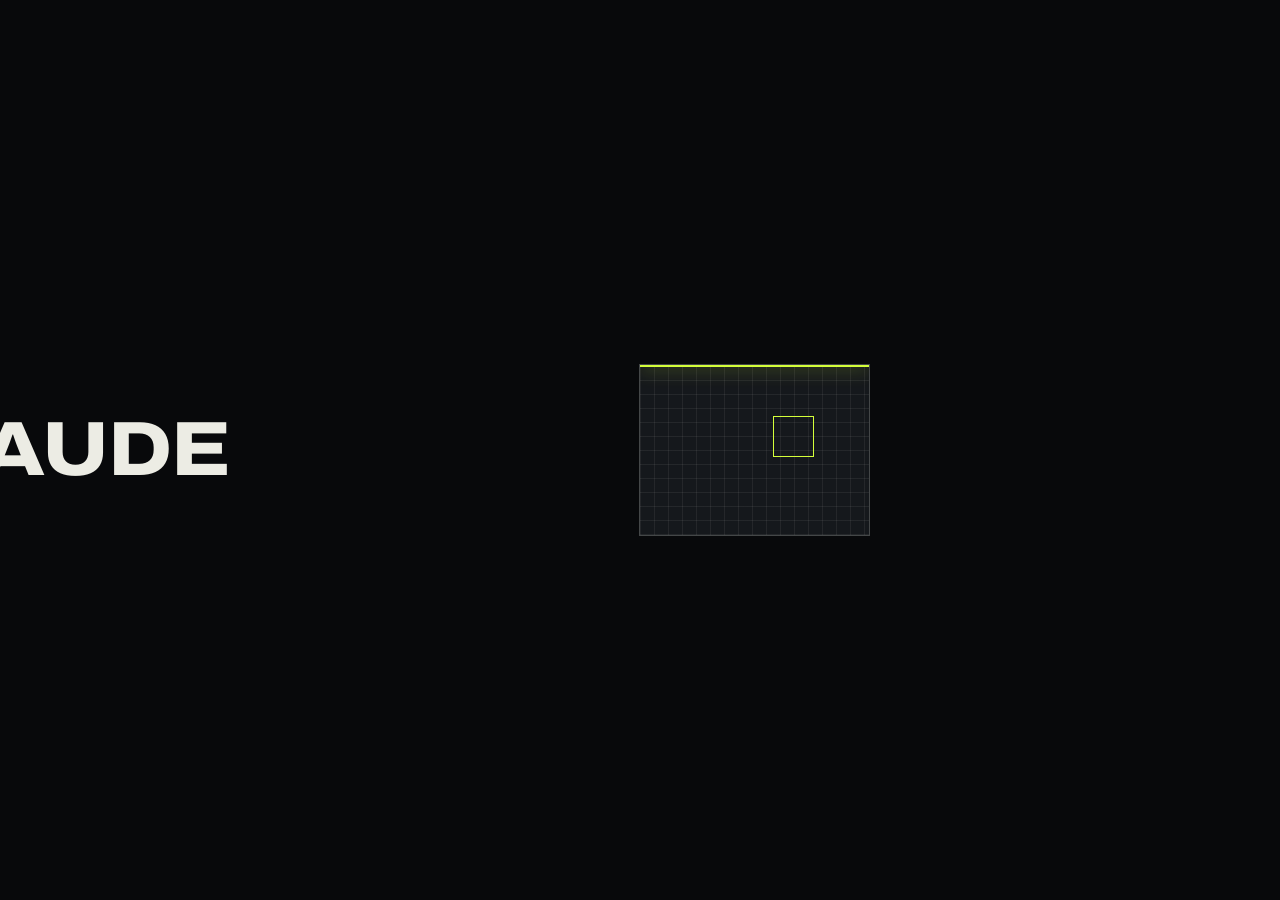
==== commit 1d6b227c: "Add glowing laser pointer with fading smooth strokes Co-Authored-By: Claude Opus 5.5 <noreply@anthro" ====
--- a/index.html
+++ b/index.html
@@ -923,8 +923,9 @@
     <div class="overview__head"><span class="mono">전체 슬라이드 — 클릭해서 이동</span><button type="button" class="pill" data-close>닫기 ✕</button></div>
     <div class="overview__grid"></div>
   </div>
-  <div class="help">→ / Space 다음 · ← 이전 · O 전체 보기 · F 전체 화면 · 숫자+Enter 이동</div>
+  <div class="help">→ / Space 다음 · ← 이전 · O 전체 보기 · F 전체 화면 · L 레이저 켜기/끄기 · 숫자+Enter 이동</div>
 
   <script src="js/deck.js"></script>
+  <script src="js/laser.js"></script>
 </body>
 </html>
--- a/css/deck.css
+++ b/css/deck.css
@@ -318,3 +318,18 @@
 @media print {
   body { overflow: visible; }
 }
+
+/* ---------- laser pointer (js/laser.js) ---------- */
+.laser-canvas { position: fixed; inset: 0; width: 100vw; height: 100vh; z-index: 95; pointer-events: none; }
+.laser-dot {
+  position: fixed; left: 0; top: 0; z-index: 96; pointer-events: none;
+  width: 14px; height: 14px; margin: -7px 0 0 -7px; border-radius: 50%;
+  background: radial-gradient(circle, #fff6f4 0 22%, #ff3b30 46%, rgba(255,59,48,0) 72%);
+  box-shadow: 0 0 10px 3px rgba(255,59,48,.75), 0 0 28px 8px rgba(255,59,48,.35);
+  opacity: 0; transition: opacity .2s;
+  will-change: transform;
+}
+.laser-drawing .laser-dot { width: 18px; height: 18px; margin: -9px 0 0 -9px; }
+html.laser-on, html.laser-on * { cursor: none !important; user-select: none; -webkit-user-select: none; }
+html.laser-on .overview.is-open, html.laser-on .overview.is-open * { cursor: auto !important; }
+html.laser-on .overview.is-open button { cursor: pointer !important; }
